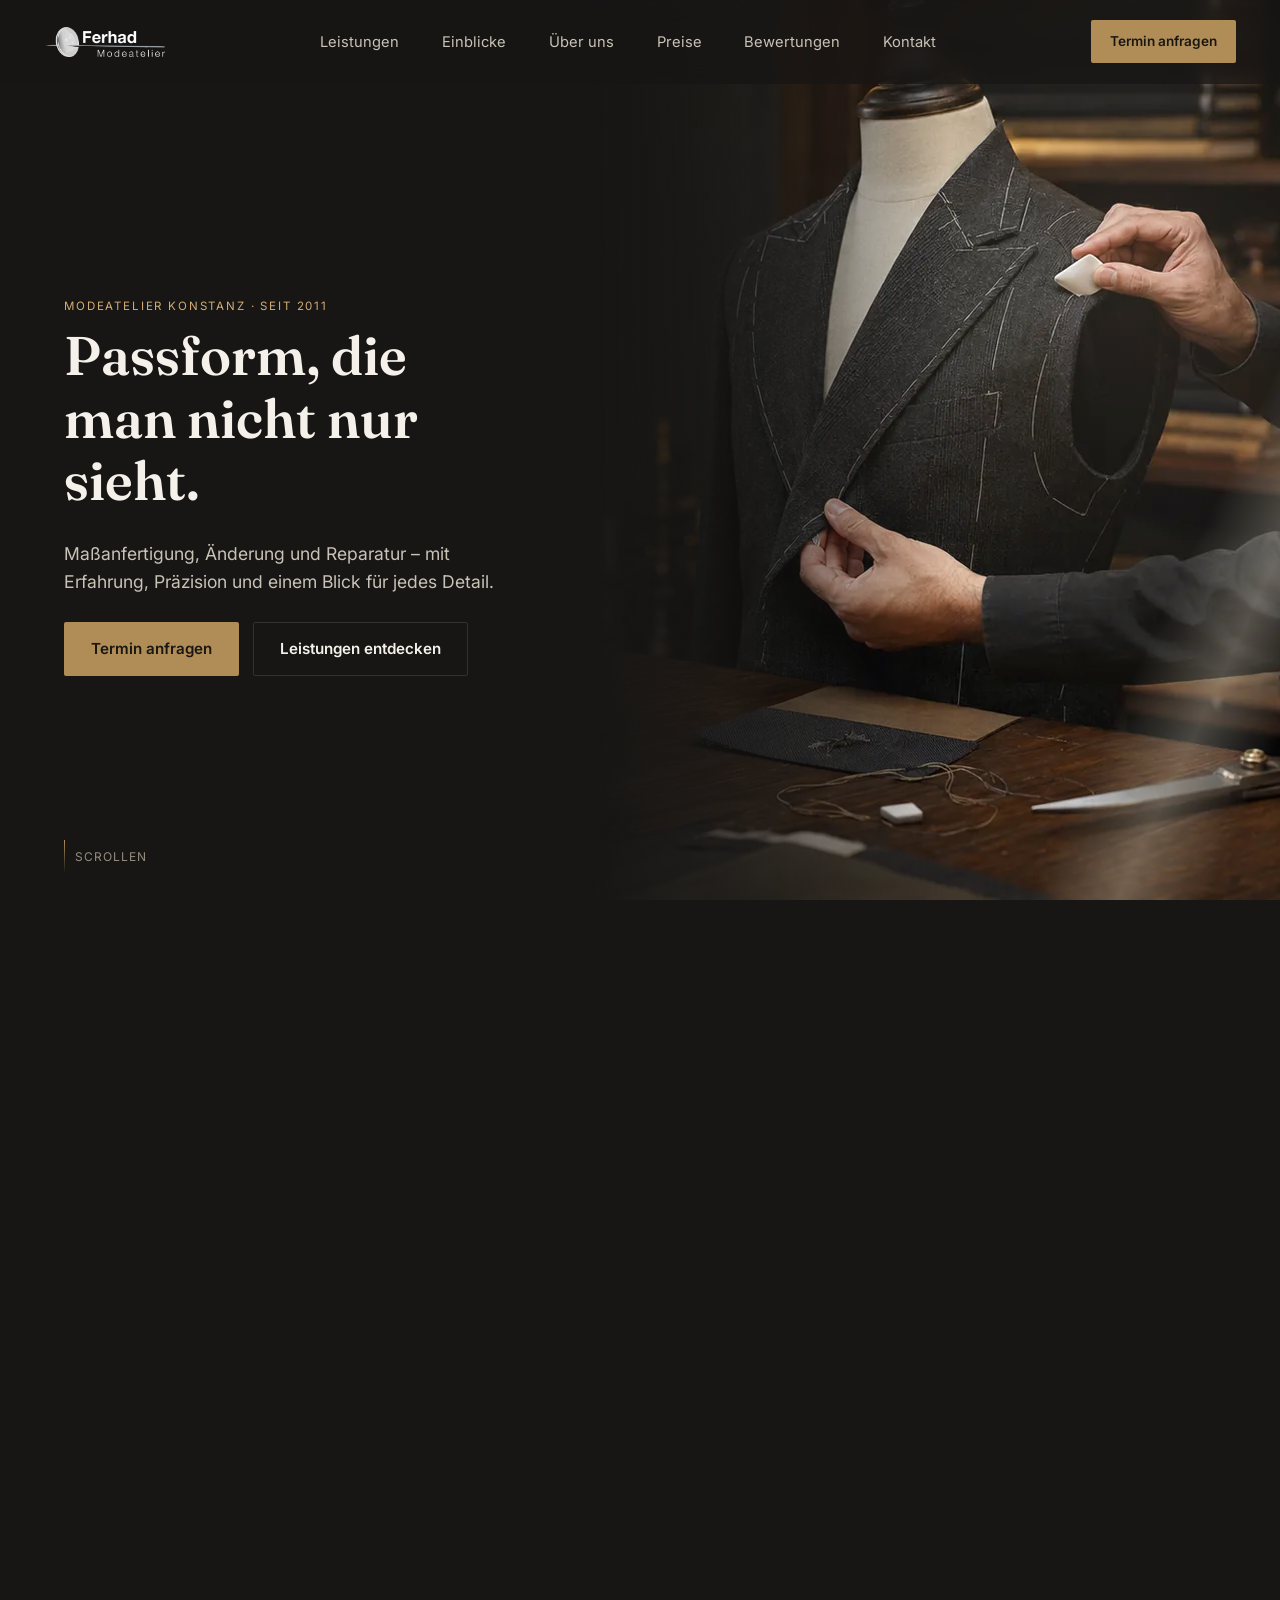
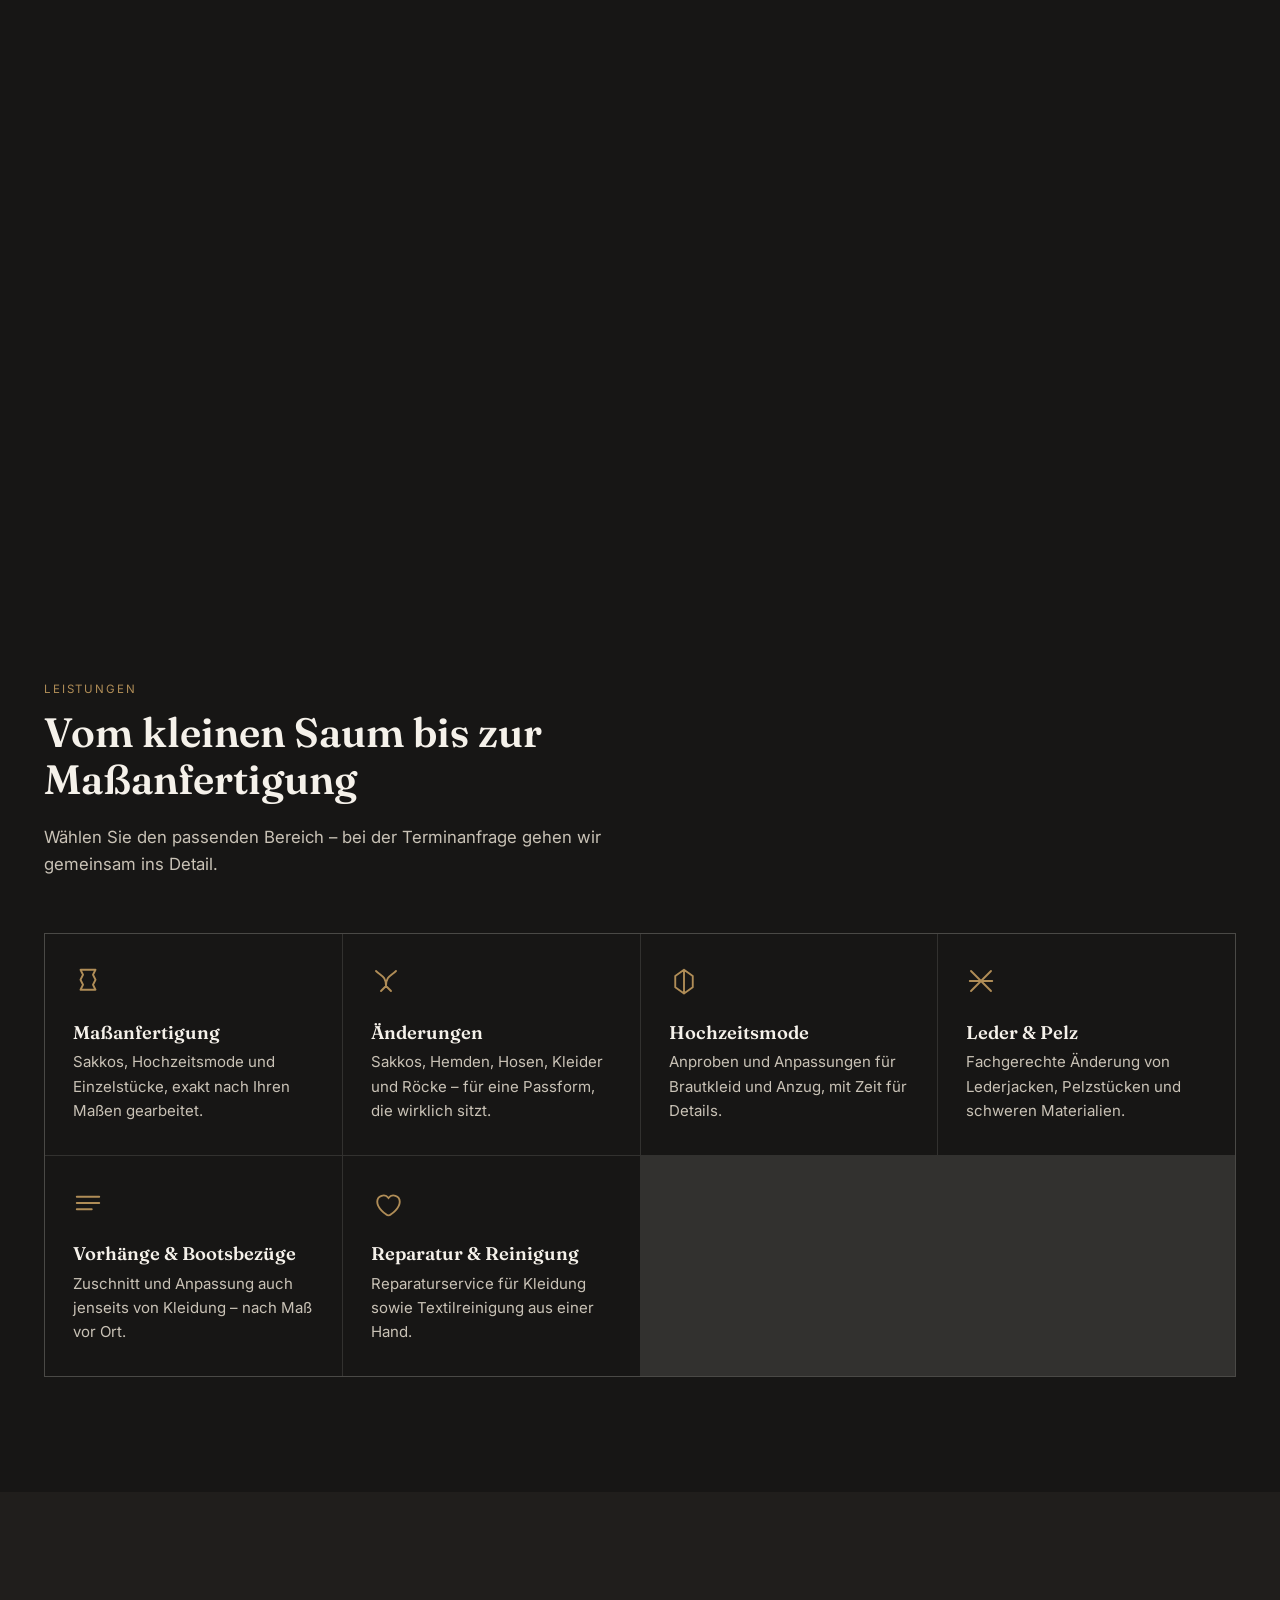
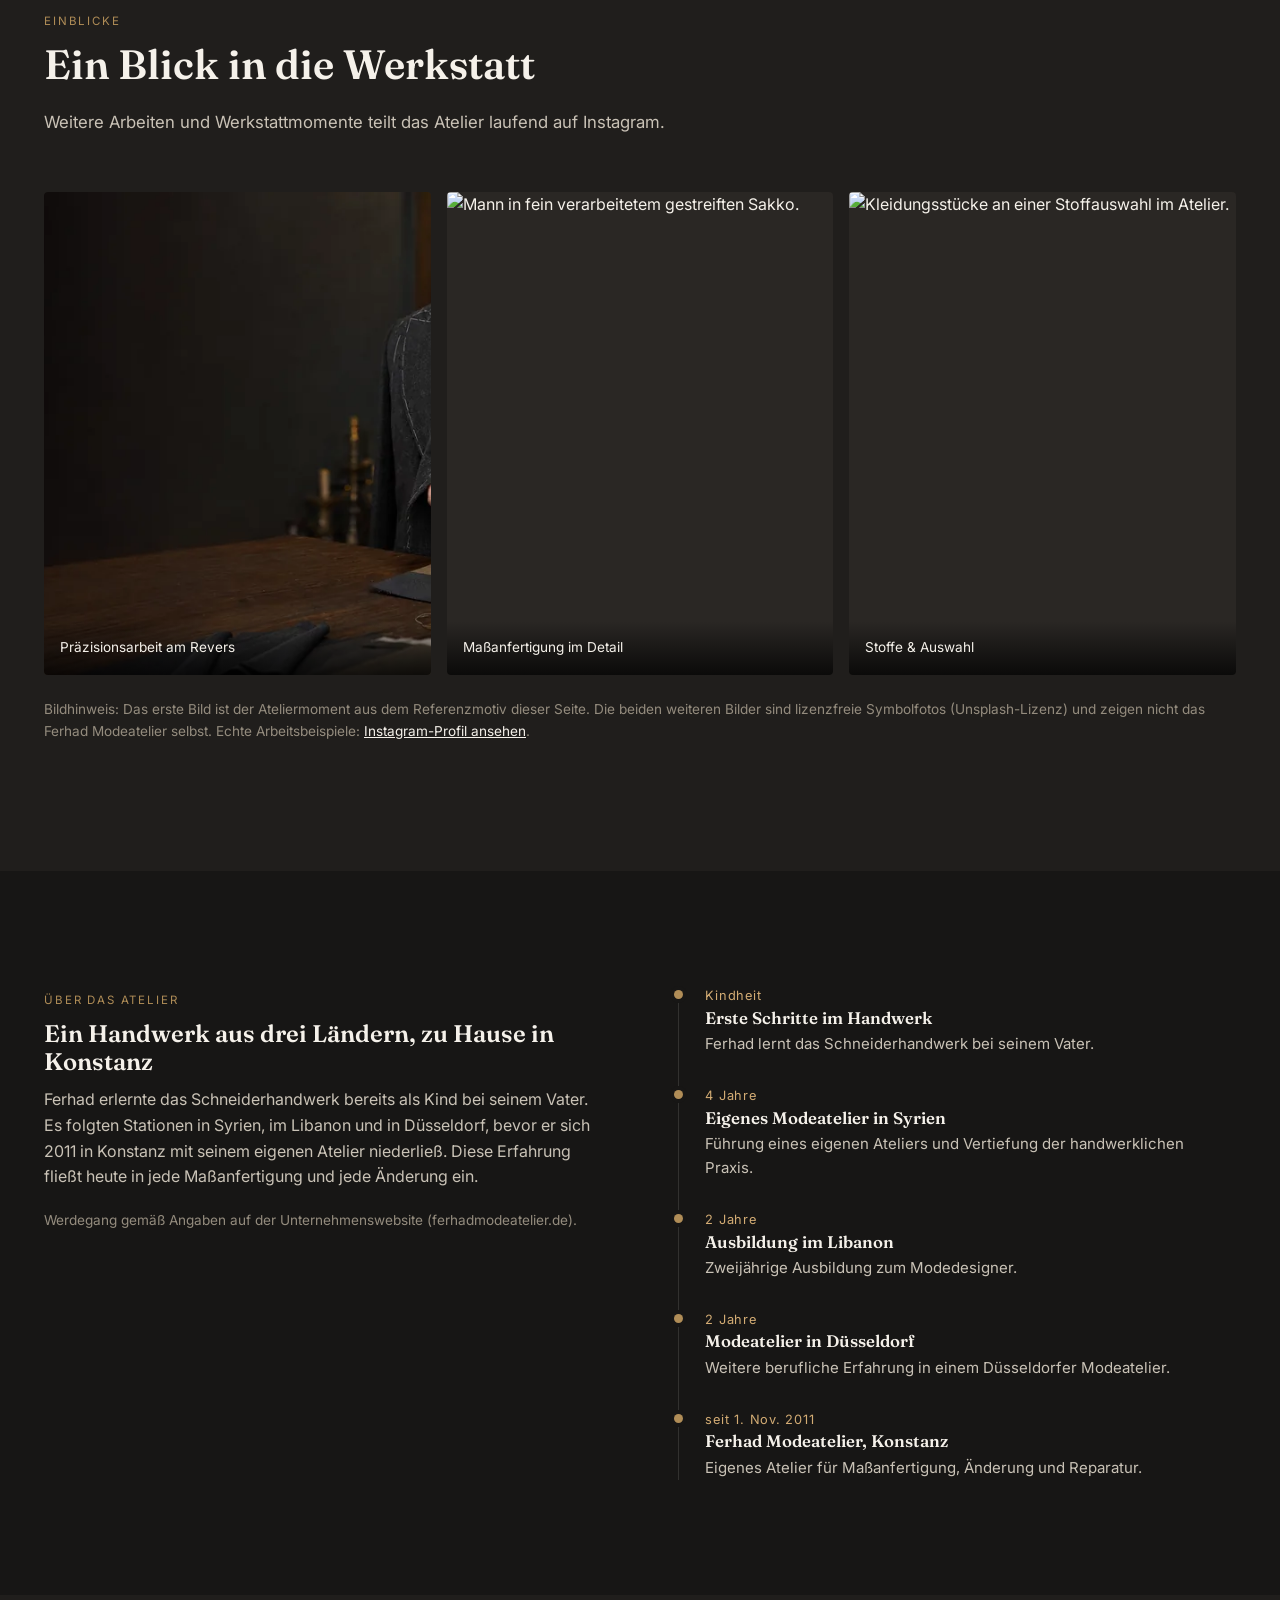
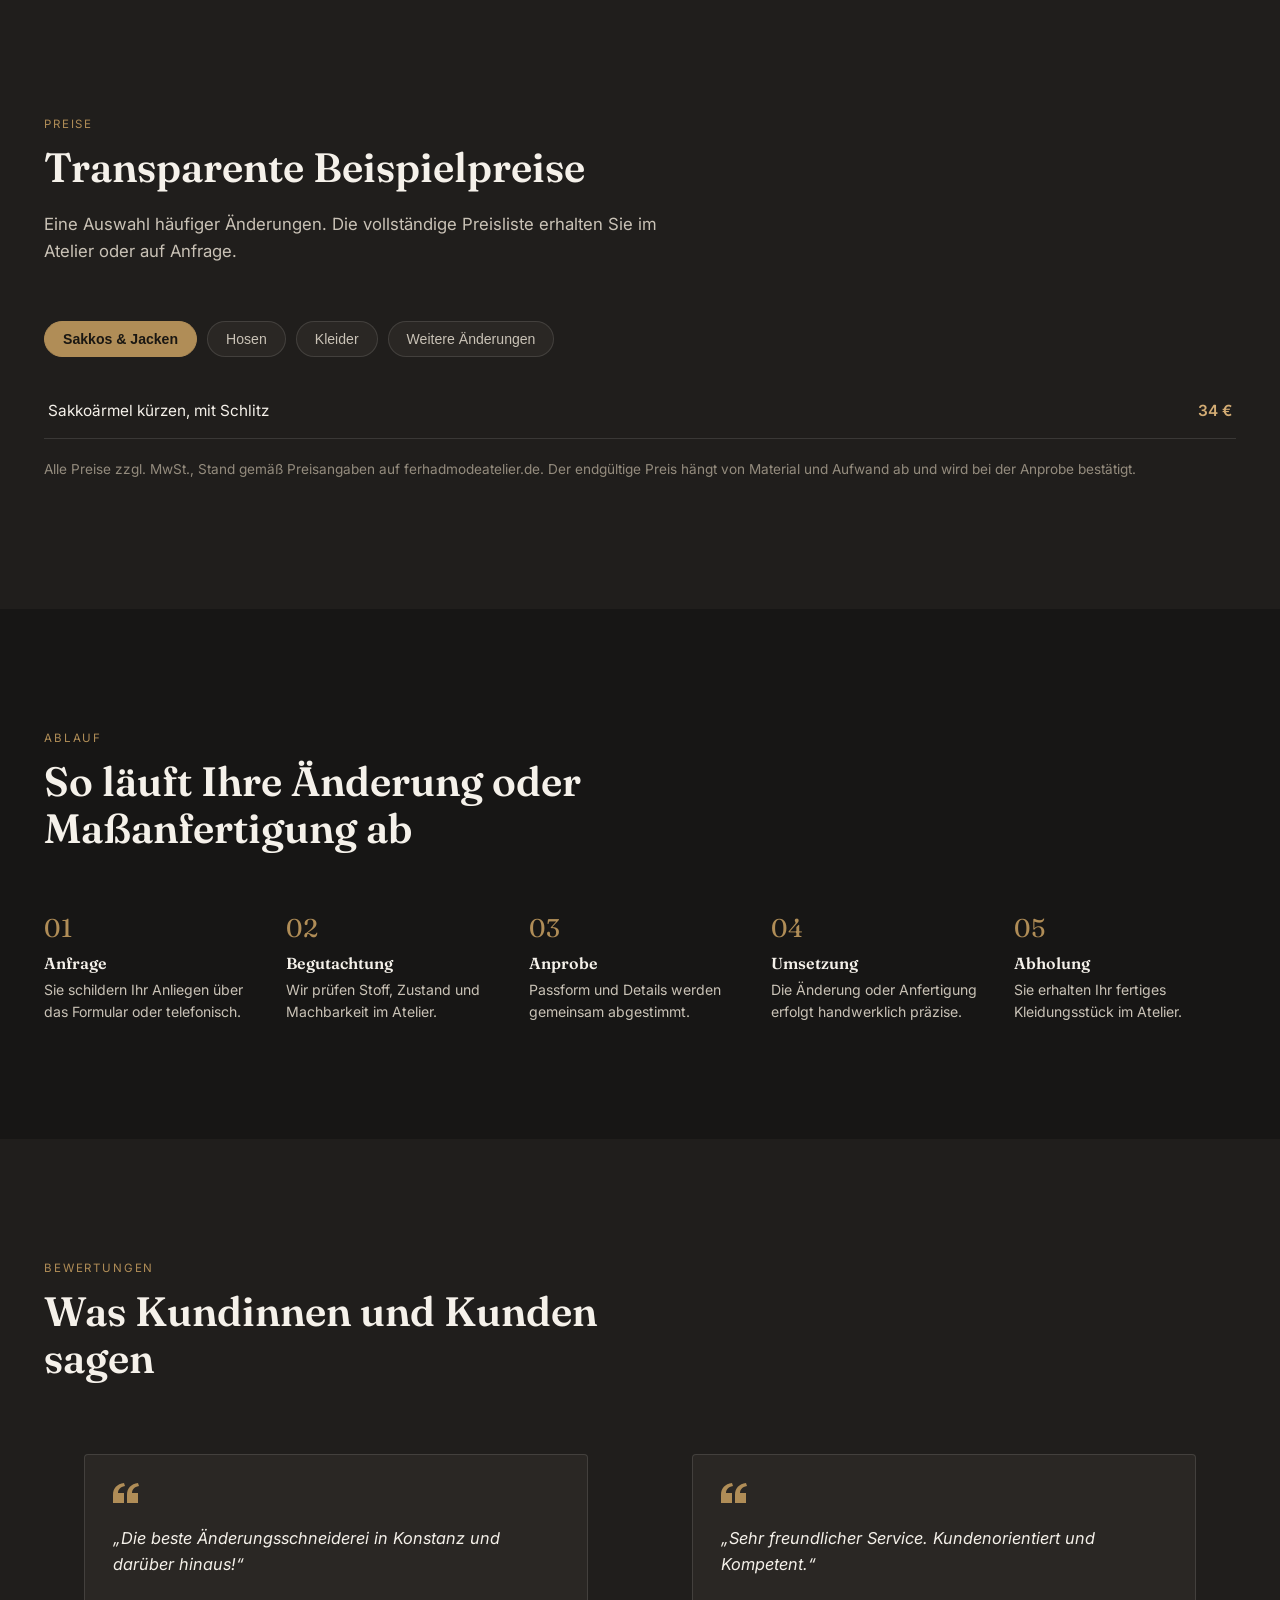
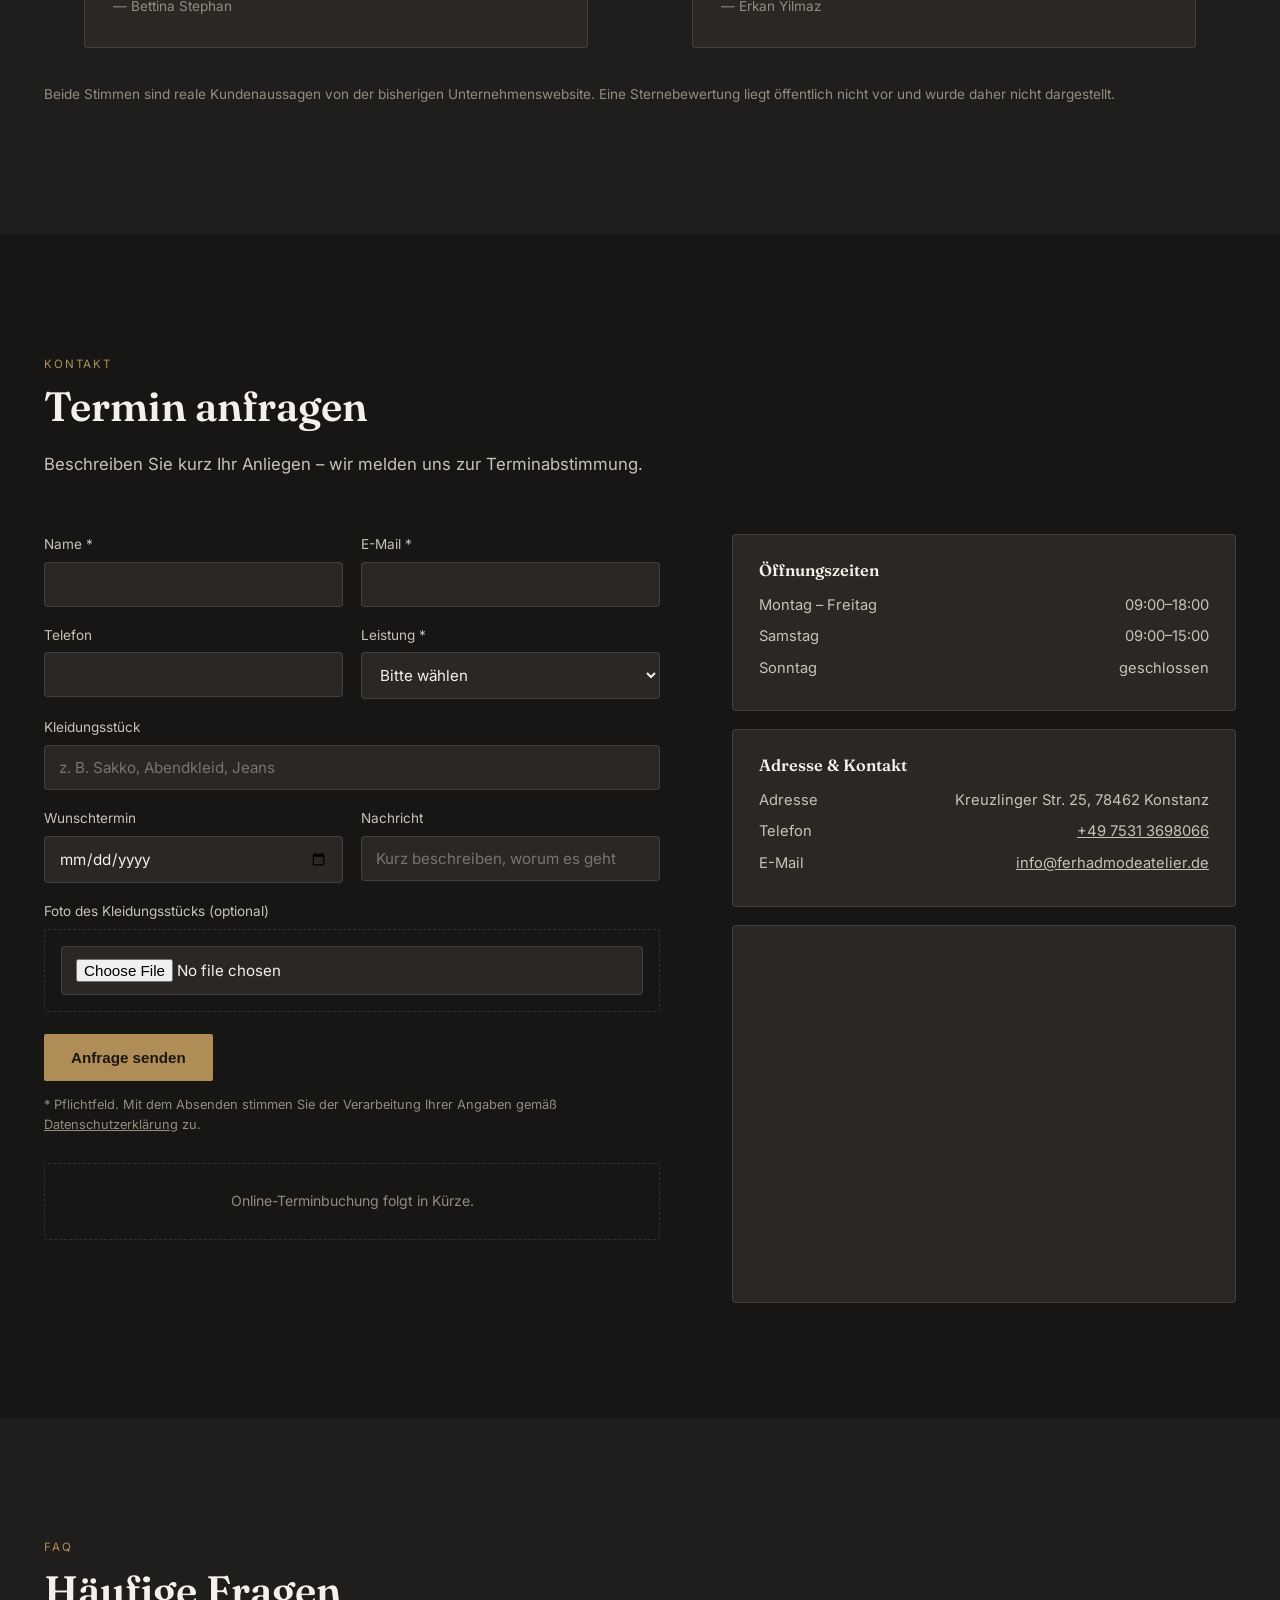
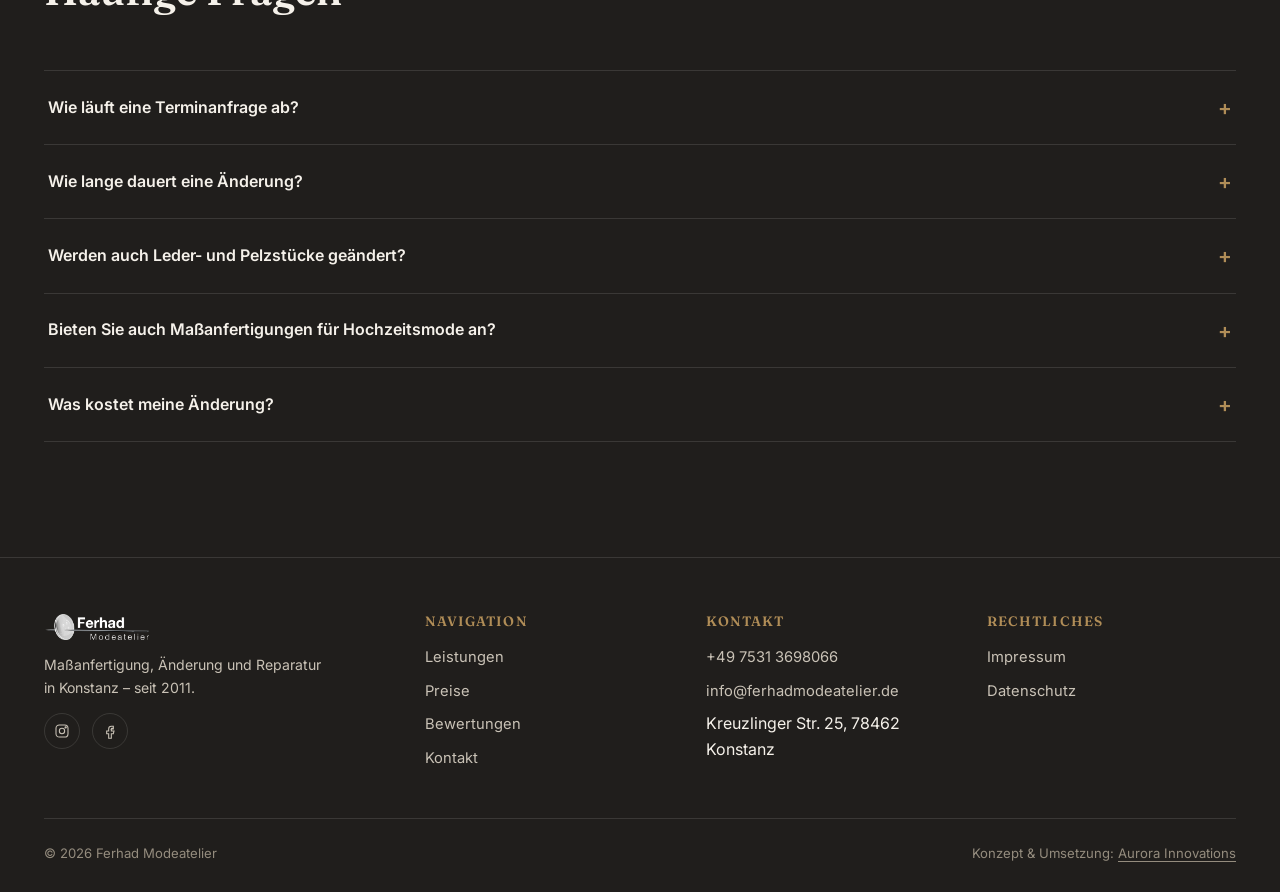
==== index.html @ fa3f69a7 "Initial commit: Ferhad Modeatelier Website Statische Landingpage mit interaktiver Hero-Section (Scro" ====
<!DOCTYPE html>
<html lang="de">
<head>
<meta charset="UTF-8">
<meta name="viewport" content="width=device-width, initial-scale=1">
<title>Ferhad Modeatelier Konstanz — Maßanfertigung, Änderungen &amp; Hochzeitsmode</title>
<meta name="description" content="Maßanfertigung, Änderungsschneiderei und Hochzeitsmode in Konstanz. Seit 2011 präzise Passform mit Erfahrung aus drei Ländern – Termin für Ihre Änderung oder Maßanfertigung anfragen.">
<link rel="canonical" href="https://ferhadmodeatelier.aurora-innovations.de/">
<meta name="theme-color" content="#171615">

<meta property="og:type" content="website">
<meta property="og:site_name" content="Ferhad Modeatelier">
<meta property="og:title" content="Ferhad Modeatelier Konstanz — Passform, die man nicht nur sieht">
<meta property="og:description" content="Maßanfertigung, Änderungen und Reparatur – mit Erfahrung, Präzision und einem Blick für jedes Detail.">
<meta property="og:url" content="https://ferhadmodeatelier.aurora-innovations.de/">
<meta property="og:image" content="https://ferhadmodeatelier.aurora-innovations.de/assets/img/hero-referenz-ferhad-modeatelier-konstanz-1600.jpg">
<meta name="twitter:card" content="summary_large_image">

<link rel="icon" href="/assets/img/favicon-32.png" sizes="32x32" type="image/png">
<link rel="icon" href="/assets/img/favicon-512.png" sizes="512x512" type="image/png">
<link rel="apple-touch-icon" href="/assets/img/apple-touch-icon.png">

<link rel="preconnect" href="https://fonts.googleapis.com">
<link rel="preconnect" href="https://fonts.gstatic.com" crossorigin>
<link href="https://fonts.googleapis.com/css2?family=Fraunces:opsz,wght@9..144,500;9..144,600;9..144,700&family=Inter:wght@400;500;600;700&display=swap" rel="stylesheet">

<link rel="preload" as="image" href="/assets/img/hero-referenz-ferhad-modeatelier-konstanz-1600.webp">
<link rel="stylesheet" href="/assets/css/style.css">

<script type="application/ld+json">
{
  "@context": "https://schema.org",
  "@type": "ClothingStore",
  "name": "Ferhad Modeatelier",
  "alternateName": "Ferhadmodeatelier GbR",
  "image": "https://ferhadmodeatelier.aurora-innovations.de/assets/img/hero-referenz-ferhad-modeatelier-konstanz-1600.jpg",
  "url": "https://ferhadmodeatelier.aurora-innovations.de/",
  "telephone": "+49 7531 3698066",
  "email": "info@ferhadmodeatelier.de",
  "address": {
    "@type": "PostalAddress",
    "streetAddress": "Kreuzlinger Straße 25",
    "postalCode": "78462",
    "addressLocality": "Konstanz",
    "addressCountry": "DE"
  },
  "openingHoursSpecification": [
    { "@type": "OpeningHoursSpecification", "dayOfWeek": ["Monday","Tuesday","Wednesday","Thursday","Friday"], "opens": "09:00", "closes": "18:00" },
    { "@type": "OpeningHoursSpecification", "dayOfWeek": "Saturday", "opens": "09:00", "closes": "15:00" }
  ],
  "sameAs": [
    "https://www.instagram.com/ferhadmodeatelier/",
    "https://www.facebook.com/ferhad.modeatelier/"
  ]
}
</script>
</head>
<body>
<a class="skip-link" href="#main">Zum Inhalt springen</a>

<header class="site-header">
  <div class="container">
    <a class="brand" href="/" aria-label="Ferhad Modeatelier — Startseite">
      <picture>
        <source srcset="/assets/img/logo-light.webp" type="image/webp">
        <img src="/assets/img/logo-light.png" alt="Ferhad Modeatelier" width="748" height="185" loading="eager">
      </picture>
    </a>

    <nav class="main-nav" id="main-nav" aria-label="Hauptnavigation">
      <ul>
        <li><a href="#leistungen">Leistungen</a></li>
        <li><a href="#einblicke">Einblicke</a></li>
        <li><a href="#ueber-ferhad">Über uns</a></li>
        <li><a href="#preise">Preise</a></li>
        <li><a href="#bewertungen">Bewertungen</a></li>
        <li><a href="#kontakt">Kontakt</a></li>
      </ul>
    </nav>

    <div class="header-cta">
      <a class="btn btn-primary btn-sm" href="#anfrage">Termin anfragen</a>
      <button class="nav-toggle" type="button" aria-expanded="false" aria-controls="main-nav" aria-label="Menü öffnen">
        <svg width="20" height="20" viewBox="0 0 24 24" fill="none" stroke="currentColor" stroke-width="2" aria-hidden="true"><path d="M3 6h18M3 12h18M3 18h18" stroke-linecap="round"/></svg>
      </button>
    </div>
  </div>
</header>

<main id="main">

  <!-- ===================== HERO ===================== -->
  <section class="hero-pin" aria-label="Einleitung">
    <div class="hero-sticky">
      <div class="hero-copy">
        <span class="eyebrow">Modeatelier Konstanz · seit 2011</span>
        <h1>Passform, die man nicht nur sieht.</h1>
        <p class="lede">Maßanfertigung, Änderung und Reparatur – mit Erfahrung, Präzision und einem Blick für jedes Detail.</p>
        <div class="hero-actions">
          <a class="btn btn-primary" href="#anfrage">Termin anfragen</a>
          <a class="btn btn-ghost" href="#leistungen">Leistungen entdecken</a>
        </div>
      </div>

      <div class="hero-visual-stage">
        <div class="hero-visual-3d">
          <picture>
            <source media="(max-width: 640px)" srcset="/assets/img/hero-referenz-ferhad-modeatelier-konstanz-960.webp" type="image/webp">
            <source srcset="/assets/img/hero-referenz-ferhad-modeatelier-konstanz-1600.webp" type="image/webp">
            <img
              src="/assets/img/hero-referenz-ferhad-modeatelier-konstanz-1600.jpg"
              alt="Schneider markiert mit weißer Kreide die Reverslinie eines anthrazitfarbenen Maßsakkos auf einer Schneiderpuppe, Schere und Stoffe auf einem Werktisch aus Walnussholz."
              width="1600" height="900" loading="eager" fetchpriority="high">
          </picture>
          <svg class="hero-chalkline" viewBox="0 0 1000 562" preserveAspectRatio="xMidYMid slice" aria-hidden="true" focusable="false">
            <path d="M 616 108 C 590 190, 545 260, 520 330 C 500 385, 545 430, 560 470" />
          </svg>
          <div class="hero-sheen" aria-hidden="true"></div>
          <div class="hero-visual-vignette" aria-hidden="true"></div>
        </div>
        <div class="hero-visual-scrim" aria-hidden="true"></div>
      </div>

      <div class="hero-scrollcue" aria-hidden="true">
        <span class="stem"></span>
        <span>Scrollen</span>
      </div>
    </div>
  </section>

  <!-- ===================== LEISTUNGEN ===================== -->
  <section class="section" id="leistungen">
    <div class="container">
      <div class="section-head">
        <span class="eyebrow">Leistungen</span>
        <h2>Vom kleinen Saum bis zur Maßanfertigung</h2>
        <p>Wählen Sie den passenden Bereich – bei der Terminanfrage gehen wir gemeinsam ins Detail.</p>
      </div>
      <div class="services-grid">

        <article class="service-card">
          <div class="icon" aria-hidden="true">
            <svg width="30" height="30" viewBox="0 0 24 24" fill="none" stroke="currentColor" stroke-width="1.5"><path d="M6 3h12l-2 4 2 4-2 4 2 4H6l2-4-2-4 2-4-2-4Z" stroke-linejoin="round"/></svg>
          </div>
          <h3>Maßanfertigung</h3>
          <p>Sakkos, Hochzeitsmode und Einzelstücke, exakt nach Ihren Maßen gearbeitet.</p>
        </article>

        <article class="service-card">
          <div class="icon" aria-hidden="true">
            <svg width="30" height="30" viewBox="0 0 24 24" fill="none" stroke="currentColor" stroke-width="1.5"><path d="M4 4c4 4 8 4 8 12 0-8 4-8 8-12M8 20l4-4 4 4" stroke-linecap="round" stroke-linejoin="round"/></svg>
          </div>
          <h3>Änderungen</h3>
          <p>Sakkos, Hemden, Hosen, Kleider und Röcke – für eine Passform, die wirklich sitzt.</p>
        </article>

        <article class="service-card">
          <div class="icon" aria-hidden="true">
            <svg width="30" height="30" viewBox="0 0 24 24" fill="none" stroke="currentColor" stroke-width="1.5"><path d="M12 3v18M5 8l7-5 7 5M5 8v9l7 5 7-5V8" stroke-linecap="round" stroke-linejoin="round"/></svg>
          </div>
          <h3>Hochzeitsmode</h3>
          <p>Anproben und Anpassungen für Brautkleid und Anzug, mit Zeit für Details.</p>
        </article>

        <article class="service-card">
          <div class="icon" aria-hidden="true">
            <svg width="30" height="30" viewBox="0 0 24 24" fill="none" stroke="currentColor" stroke-width="1.5"><path d="M4 4l16 16M20 4 4 20M3 12h18" stroke-linecap="round"/></svg>
          </div>
          <h3>Leder &amp; Pelz</h3>
          <p>Fachgerechte Änderung von Lederjacken, Pelzstücken und schweren Materialien.</p>
        </article>

        <article class="service-card">
          <div class="icon" aria-hidden="true">
            <svg width="30" height="30" viewBox="0 0 24 24" fill="none" stroke="currentColor" stroke-width="1.5"><path d="M3 7h18M3 12h18M3 17h12" stroke-linecap="round"/></svg>
          </div>
          <h3>Vorhänge &amp; Bootsbezüge</h3>
          <p>Zuschnitt und Anpassung auch jenseits von Kleidung – nach Maß vor Ort.</p>
        </article>

        <article class="service-card">
          <div class="icon" aria-hidden="true">
            <svg width="30" height="30" viewBox="0 0 24 24" fill="none" stroke="currentColor" stroke-width="1.5"><path d="M12 21s-7-4.5-7-10a5 5 0 0 1 9-3 5 5 0 0 1 9 3c0 5.5-7 10-7 10a3 3 0 0 1-4 0Z"/></svg>
          </div>
          <h3>Reparatur &amp; Reinigung</h3>
          <p>Reparaturservice für Kleidung sowie Textilreinigung aus einer Hand.</p>
        </article>

      </div>
    </div>
  </section>

  <!-- ===================== EINBLICKE ===================== -->
  <section class="section section--alt" id="einblicke">
    <div class="container">
      <div class="section-head">
        <span class="eyebrow">Einblicke</span>
        <h2>Ein Blick in die Werkstatt</h2>
        <p>Weitere Arbeiten und Werkstattmomente teilt das Atelier laufend auf Instagram.</p>
      </div>
      <div class="insights-grid">
        <div class="insight-card">
          <picture>
            <source srcset="/assets/img/hero-referenz-ferhad-modeatelier-konstanz-960.webp" type="image/webp">
            <img src="/assets/img/hero-referenz-ferhad-modeatelier-konstanz-960.jpg" alt="Nahaufnahme: Kreidemarkierung auf dem Revers eines Maßsakkos während der Anprobe." loading="lazy" width="960" height="540" style="object-position:15% 35%;">
          </picture>
          <span class="cap">Präzisionsarbeit am Revers</span>
        </div>
        <div class="insight-card">
          <img src="https://images.unsplash.com/photo-1480429370139-e0132c086e2a?w=900&q=80&auto=format&fit=crop" alt="Mann in fein verarbeitetem gestreiften Sakko." loading="lazy" width="900" height="1125">
          <span class="cap">Maßanfertigung im Detail</span>
        </div>
        <div class="insight-card">
          <img src="https://images.unsplash.com/photo-1633655442432-620aa55d7ac1?w=900&q=80&auto=format&fit=crop" alt="Kleidungsstücke an einer Stoffauswahl im Atelier." loading="lazy" width="900" height="1125">
          <span class="cap">Stoffe &amp; Auswahl</span>
        </div>
      </div>
      <p class="price-note" style="margin-top:24px;">
        Bildhinweis: Das erste Bild ist der Ateliermoment aus dem Referenzmotiv dieser Seite. Die beiden weiteren Bilder sind lizenzfreie Symbolfotos (Unsplash-Lizenz) und zeigen nicht das Ferhad Modeatelier selbst.
        Echte Arbeitsbeispiele: <a class="btn-ghost" style="text-decoration:underline;" href="https://www.instagram.com/ferhadmodeatelier/" target="_blank" rel="noopener">Instagram-Profil ansehen</a>.
      </p>
    </div>
  </section>

  <!-- ===================== ÜBER FERHAD ===================== -->
  <section class="section" id="ueber-ferhad">
    <div class="container about-layout">
      <div>
        <span class="eyebrow">Über das Atelier</span>
        <h2>Ein Handwerk aus drei Ländern, zu Hause in Konstanz</h2>
        <p>Ferhad erlernte das Schneiderhandwerk bereits als Kind bei seinem Vater. Es folgten Stationen in Syrien, im Libanon und in Düsseldorf, bevor er sich 2011 in Konstanz mit seinem eigenen Atelier niederließ. Diese Erfahrung fließt heute in jede Maßanfertigung und jede Änderung ein.</p>
        <p class="price-note">Werdegang gemäß Angaben auf der Unternehmenswebsite (ferhadmodeatelier.de).</p>
      </div>
      <ol class="timeline">
        <li><span class="year">Kindheit</span><h4>Erste Schritte im Handwerk</h4><p>Ferhad lernt das Schneiderhandwerk bei seinem Vater.</p></li>
        <li><span class="year">4 Jahre</span><h4>Eigenes Modeatelier in Syrien</h4><p>Führung eines eigenen Ateliers und Vertiefung der handwerklichen Praxis.</p></li>
        <li><span class="year">2 Jahre</span><h4>Ausbildung im Libanon</h4><p>Zweijährige Ausbildung zum Modedesigner.</p></li>
        <li><span class="year">2 Jahre</span><h4>Modeatelier in Düsseldorf</h4><p>Weitere berufliche Erfahrung in einem Düsseldorfer Modeatelier.</p></li>
        <li><span class="year">seit 1. Nov. 2011</span><h4>Ferhad Modeatelier, Konstanz</h4><p>Eigenes Atelier für Maßanfertigung, Änderung und Reparatur.</p></li>
      </ol>
    </div>
  </section>

  <!-- ===================== PREISE ===================== -->
  <section class="section section--alt" id="preise">
    <div class="container">
      <div class="section-head">
        <span class="eyebrow">Preise</span>
        <h2>Transparente Beispielpreise</h2>
        <p>Eine Auswahl häufiger Änderungen. Die vollständige Preisliste erhalten Sie im Atelier oder auf Anfrage.</p>
      </div>

      <div class="price-tabs" role="tablist" aria-label="Preiskategorien">
        <button class="price-tab" role="tab" aria-selected="true" aria-controls="panel-sakkos" id="tab-sakkos">Sakkos &amp; Jacken</button>
        <button class="price-tab" role="tab" aria-selected="false" aria-controls="panel-hosen" id="tab-hosen">Hosen</button>
        <button class="price-tab" role="tab" aria-selected="false" aria-controls="panel-kleider" id="tab-kleider">Kleider</button>
        <button class="price-tab" role="tab" aria-selected="false" aria-controls="panel-weitere" id="tab-weitere">Weitere Änderungen</button>
      </div>

      <div class="price-panel is-active" id="panel-sakkos" role="tabpanel" aria-labelledby="tab-sakkos">
        <table class="price-table">
          <tbody>
            <tr><td>Sakkoärmel kürzen, mit Schlitz</td><td>34 €</td></tr>
          </tbody>
        </table>
      </div>
      <div class="price-panel" id="panel-hosen" role="tabpanel" aria-labelledby="tab-hosen">
        <table class="price-table">
          <tbody>
            <tr><td>Jeanshose kürzen</td><td>14–18 €</td></tr>
          </tbody>
        </table>
      </div>
      <div class="price-panel" id="panel-kleider" role="tabpanel" aria-labelledby="tab-kleider">
        <table class="price-table">
          <tbody>
            <tr><td>Abendkleid kürzen</td><td>48–68 €</td></tr>
          </tbody>
        </table>
      </div>
      <div class="price-panel" id="panel-weitere" role="tabpanel" aria-labelledby="tab-weitere">
        <table class="price-table">
          <tbody>
            <tr><td>Ärmel kürzen (allgemein)</td><td>16–36 €</td></tr>
          </tbody>
        </table>
      </div>

      <p class="price-note">Alle Preise zzgl. MwSt., Stand gemäß Preisangaben auf ferhadmodeatelier.de. Der endgültige Preis hängt von Material und Aufwand ab und wird bei der Anprobe bestätigt.</p>
    </div>
  </section>

  <!-- ===================== ABLAUF ===================== -->
  <section class="section" id="ablauf">
    <div class="container">
      <div class="section-head">
        <span class="eyebrow">Ablauf</span>
        <h2>So läuft Ihre Änderung oder Maßanfertigung ab</h2>
      </div>
      <div class="process-grid">
        <div class="process-step"><h4>Anfrage</h4><p>Sie schildern Ihr Anliegen über das Formular oder telefonisch.</p></div>
        <div class="process-step"><h4>Begutachtung</h4><p>Wir prüfen Stoff, Zustand und Machbarkeit im Atelier.</p></div>
        <div class="process-step"><h4>Anprobe</h4><p>Passform und Details werden gemeinsam abgestimmt.</p></div>
        <div class="process-step"><h4>Umsetzung</h4><p>Die Änderung oder Anfertigung erfolgt handwerklich präzise.</p></div>
        <div class="process-step"><h4>Abholung</h4><p>Sie erhalten Ihr fertiges Kleidungsstück im Atelier.</p></div>
      </div>
    </div>
  </section>

  <!-- ===================== BEWERTUNGEN ===================== -->
  <section class="section section--alt" id="bewertungen">
    <div class="container">
      <div class="section-head">
        <span class="eyebrow">Bewertungen</span>
        <h2>Was Kundinnen und Kunden sagen</h2>
      </div>
      <div class="reviews-grid">
        <blockquote class="review-card">
          <svg width="26" height="20" viewBox="0 0 26 20" fill="currentColor" aria-hidden="true"><path d="M0 12C0 5 4 1 11 0l1 3C7 4 5 7 5 10h6v10H0V12Zm14 0C14 5 18 1 25 0l1 3c-5 1-7 4-7 7h6v10H14V12Z"/></svg>
          <p>„Die beste Änderungsschneiderei in Konstanz und darüber hinaus!“</p>
          <cite>— Bettina Stephan</cite>
        </blockquote>
        <blockquote class="review-card">
          <svg width="26" height="20" viewBox="0 0 26 20" fill="currentColor" aria-hidden="true"><path d="M0 12C0 5 4 1 11 0l1 3C7 4 5 7 5 10h6v10H0V12Zm14 0C14 5 18 1 25 0l1 3c-5 1-7 4-7 7h6v10H14V12Z"/></svg>
          <p>„Sehr freundlicher Service. Kundenorientiert und Kompetent.“</p>
          <cite>— Erkan Yilmaz</cite>
        </blockquote>
      </div>
      <p class="review-note">Beide Stimmen sind reale Kundenaussagen von der bisherigen Unternehmenswebsite. Eine Sternebewertung liegt öffentlich nicht vor und wurde daher nicht dargestellt.</p>
    </div>
  </section>

  <!-- ===================== KONTAKT / ANFRAGE / FAQ ===================== -->
  <section class="section" id="kontakt">
    <div class="container">
      <div class="section-head">
        <span class="eyebrow">Kontakt</span>
        <h2 id="anfrage">Termin anfragen</h2>
        <p>Beschreiben Sie kurz Ihr Anliegen – wir melden uns zur Terminabstimmung.</p>
      </div>

      <div class="contact-layout">
        <div>
          <form id="appointment-form" novalidate>
            <div class="form-grid">
              <div class="field"><label for="f-name">Name *</label><input id="f-name" name="name" type="text" autocomplete="name" required></div>
              <div class="field"><label for="f-email">E-Mail *</label><input id="f-email" name="email" type="email" autocomplete="email" required></div>
              <div class="field"><label for="f-phone">Telefon</label><input id="f-phone" name="phone" type="tel" autocomplete="tel"></div>
              <div class="field">
                <label for="f-service">Leistung *</label>
                <select id="f-service" name="service" required>
                  <option value="">Bitte wählen</option>
                  <option>Maßanfertigung</option>
                  <option>Änderung</option>
                  <option>Hochzeitsmode</option>
                  <option>Leder- / Pelzänderung</option>
                  <option>Reparatur / Reinigung</option>
                  <option>Sonstiges</option>
                </select>
              </div>
              <div class="field full"><label for="f-item">Kleidungsstück</label><input id="f-item" name="item" type="text" placeholder="z. B. Sakko, Abendkleid, Jeans"></div>
              <div class="field"><label for="f-date">Wunschtermin</label><input id="f-date" name="date" type="date"></div>
              <div class="field"><label for="f-message">Nachricht</label><input id="f-message" name="message" type="text" placeholder="Kurz beschreiben, worum es geht"></div>
              <div class="field full">
                <label for="f-file">Foto des Kleidungsstücks (optional)</label>
                <div class="file-field"><input id="f-file" name="file" type="file" accept="image/*"></div>
              </div>
            </div>
            <button class="btn btn-primary" type="submit" style="margin-top:22px;">Anfrage senden</button>
            <p class="form-note">* Pflichtfeld. Mit dem Absenden stimmen Sie der Verarbeitung Ihrer Angaben gemäß <a href="/datenschutz.html">Datenschutzerklärung</a> zu.</p>
            <p class="form-status" id="form-status" role="status" aria-live="polite"></p>
          </form>

          <div class="calendly-box" style="margin-top:28px;">
            Online-Terminbuchung folgt in Kürze.
            <!-- Platzhalter für Calendly-Einbindung, z. B.:
                 <div class="calendly-inline-widget" data-url="https://calendly.com/ferhadmodeatelier/termin" style="min-width:320px;height:630px;"></div>
                 <script src="https://assets.calendly.com/assets/external/widget.js" async></script> -->
          </div>
        </div>

        <div>
          <div class="info-card">
            <h3>Öffnungszeiten</h3>
            <ul>
              <li><span>Montag – Freitag</span><span>09:00–18:00</span></li>
              <li><span>Samstag</span><span>09:00–15:00</span></li>
              <li><span>Sonntag</span><span>geschlossen</span></li>
            </ul>
          </div>
          <div class="info-card">
            <h3>Adresse &amp; Kontakt</h3>
            <ul>
              <li><span>Adresse</span><span>Kreuzlinger Str. 25, 78462 Konstanz</span></li>
              <li><span>Telefon</span><span><a href="tel:+4975313698066">+49 7531 3698066</a></span></li>
              <li><span>E-Mail</span><span><a href="mailto:info@ferhadmodeatelier.de">info@ferhadmodeatelier.de</a></span></li>
            </ul>
          </div>
          <div class="map-embed">
            <iframe
              title="Ferhad Modeatelier auf Google Maps"
              loading="lazy"
              referrerpolicy="no-referrer-when-downgrade"
              src="https://www.google.com/maps?q=Ferhad+Modeatelier,+Kreuzlinger+Stra%C3%9Fe+25,+78462+Konstanz&output=embed">
            </iframe>
          </div>
          <!-- Optionaler Ausbau mit eigenem Kartendesign via Maps JavaScript API:
               <script src="https://maps.googleapis.com/maps/api/js?key=GOOGLE_MAPS_API_KEY_PLATZHALTER" defer></script>
               API-Key bitte vom Auftraggeber bereitstellen lassen; aktuell nicht öffentlich verfügbar. -->
        </div>
      </div>
    </div>
  </section>

  <!-- ===================== FAQ ===================== -->
  <section class="section section--alt" id="faq">
    <div class="container">
      <div class="section-head">
        <span class="eyebrow">FAQ</span>
        <h2>Häufige Fragen</h2>
      </div>
      <div class="faq-list">
        <details class="faq-item">
          <summary>Wie läuft eine Terminanfrage ab?<span class="plus" aria-hidden="true">+</span></summary>
          <div class="faq-a"><p>Sie senden das Formular oben ab oder rufen im Atelier an. Wir melden uns, um einen passenden Anprobe- oder Beratungstermin abzustimmen.</p></div>
        </details>
        <details class="faq-item">
          <summary>Wie lange dauert eine Änderung?<span class="plus" aria-hidden="true">+</span></summary>
          <div class="faq-a"><p>Das hängt vom Umfang und Material ab. Einen realistischen Zeitrahmen nennen wir Ihnen bei der Begutachtung des Kleidungsstücks.</p></div>
        </details>
        <details class="faq-item">
          <summary>Werden auch Leder- und Pelzstücke geändert?<span class="plus" aria-hidden="true">+</span></summary>
          <div class="faq-a"><p>Ja, das Atelier bietet fachgerechte Änderungen an Leder- und Pelzstücken sowie an weiteren anspruchsvollen Materialien an.</p></div>
        </details>
        <details class="faq-item">
          <summary>Bieten Sie auch Maßanfertigungen für Hochzeitsmode an?<span class="plus" aria-hidden="true">+</span></summary>
          <div class="faq-a"><p>Ja. Sowohl Maßanfertigungen als auch Anpassungen von Brautkleid und Anzug gehören zum Leistungsspektrum.</p></div>
        </details>
        <details class="faq-item">
          <summary>Was kostet meine Änderung?<span class="plus" aria-hidden="true">+</span></summary>
          <div class="faq-a"><p>Eine Auswahl an Beispielpreisen finden Sie oben im Preisbereich. Der genaue Preis richtet sich nach Material und Aufwand und wird bei der Anprobe bestätigt.</p></div>
        </details>
      </div>
    </div>
  </section>

</main>

<footer class="site-footer">
  <div class="container">
    <div class="footer-grid">
      <div class="footer-brand">
        <img src="/assets/img/logo-light.png" alt="Ferhad Modeatelier" width="748" height="185" loading="lazy" style="height:26px;width:auto;">
        <p>Maßanfertigung, Änderung und Reparatur in Konstanz – seit 2011.</p>
        <div class="social-row">
          <a href="https://www.instagram.com/ferhadmodeatelier/" target="_blank" rel="noopener" aria-label="Instagram">
            <svg width="16" height="16" viewBox="0 0 24 24" fill="none" stroke="currentColor" stroke-width="1.6"><rect x="3" y="3" width="18" height="18" rx="5"/><circle cx="12" cy="12" r="4"/><circle cx="17.5" cy="6.5" r="1"/></svg>
          </a>
          <a href="https://www.facebook.com/ferhad.modeatelier/" target="_blank" rel="noopener" aria-label="Facebook">
            <svg width="16" height="16" viewBox="0 0 24 24" fill="none" stroke="currentColor" stroke-width="1.6"><path d="M14 9h3V5h-3a4 4 0 0 0-4 4v3H7v4h3v7h4v-7h3l1-4h-4V9a1 1 0 0 1 1-1Z"/></svg>
          </a>
        </div>
      </div>
      <div>
        <h4>Navigation</h4>
        <ul>
          <li><a href="#leistungen">Leistungen</a></li>
          <li><a href="#preise">Preise</a></li>
          <li><a href="#bewertungen">Bewertungen</a></li>
          <li><a href="#kontakt">Kontakt</a></li>
        </ul>
      </div>
      <div>
        <h4>Kontakt</h4>
        <ul>
          <li><a href="tel:+4975313698066">+49 7531 3698066</a></li>
          <li><a href="mailto:info@ferhadmodeatelier.de">info@ferhadmodeatelier.de</a></li>
          <li>Kreuzlinger Str. 25, 78462 Konstanz</li>
        </ul>
      </div>
      <div>
        <h4>Rechtliches</h4>
        <ul>
          <li><a href="/impressum.html">Impressum</a></li>
          <li><a href="/datenschutz.html">Datenschutz</a></li>
        </ul>
      </div>
    </div>
    <div class="footer-bottom">
      <span>© <span id="current-year">2026</span> Ferhad Modeatelier</span>
      <span>Konzept &amp; Umsetzung: <a href="https://aurora-innovations.de" target="_blank" rel="noopener">Aurora Innovations</a></span>
    </div>
  </div>
</footer>

<script src="/assets/js/main.js" defer></script>
<script src="/assets/js/hero.js" defer></script>
</body>
</html>
---- assets/css/style.css ----
/* ==========================================================================
   Ferhad Modeatelier — Design Tokens & Base
   ========================================================================== */
:root {
  --color-bg: #171615;
  --color-bg-alt: #201e1c;
  --color-surface: #2a2724;
  --color-surface-2: #322e2a;
  --color-text: #f5f1ea;
  --color-text-muted: #c9c2b6;
  --color-text-faint: #948c7e;
  --color-wood: #8a5a34;
  --color-wood-dim: #6b4527;
  --color-brass: #b08d57;
  --color-brass-bright: #d3ac74;
  --color-ok: #7a8c7a;
  --color-border: rgba(245, 241, 234, 0.12);

  --font-display: "Fraunces", "Iowan Old Style", "Georgia", serif;
  --font-sans: "Inter", "Segoe UI", system-ui, -apple-system, sans-serif;

  --container: 1240px;
  --radius: 4px;
  --header-h: 84px;

  --ease: cubic-bezier(0.22, 1, 0.36, 1);
}

@media (prefers-color-scheme: light) {
  /* Site is intentionally an editorial dark atelier look in both themes;
     only the surrounding chrome (scrollbars etc.) follows the OS scheme. */
}

* , *::before, *::after { box-sizing: border-box; }
html { scroll-behavior: smooth; }
@media (prefers-reduced-motion: reduce) {
  html { scroll-behavior: auto; }
  *, *::before, *::after {
    animation-duration: 0.001ms !important;
    animation-iteration-count: 1 !important;
    transition-duration: 0.001ms !important;
    scroll-behavior: auto !important;
  }
}

body {
  margin: 0;
  background: var(--color-bg);
  color: var(--color-text);
  font-family: var(--font-sans);
  font-size: 16px;
  line-height: 1.6;
  -webkit-font-smoothing: antialiased;
}

img { max-width: 100%; display: block; }
a { color: inherit; }
h1, h2, h3, h4 { font-family: var(--font-display); font-weight: 600; margin: 0 0 0.5em; line-height: 1.15; }
p { margin: 0 0 1em; color: var(--color-text-muted); }

.container {
  width: 100%;
  max-width: var(--container);
  margin-inline: auto;
  padding-inline: 24px;
}

.eyebrow {
  display: inline-block;
  font-family: var(--font-sans);
  font-size: 0.72rem;
  letter-spacing: 0.16em;
  text-transform: uppercase;
  color: var(--color-brass);
  margin-bottom: 0.9em;
}

.section { padding: clamp(64px, 9vw, 128px) 0; scroll-margin-top: var(--header-h); }
.section--alt { background: var(--color-bg-alt); }
.section-head { max-width: 640px; margin-bottom: clamp(32px, 5vw, 56px); }
.section-head h2 { font-size: clamp(1.8rem, 3.2vw, 2.6rem); }
.section-head p { font-size: 1.05rem; }

/* Skip link */
.skip-link {
  position: absolute;
  left: 12px;
  top: -60px;
  background: var(--color-brass);
  color: #171615;
  padding: 10px 16px;
  border-radius: var(--radius);
  z-index: 1000;
  transition: top 0.2s var(--ease);
  font-weight: 600;
}
.skip-link:focus { top: 12px; }

:focus-visible {
  outline: 2px solid var(--color-brass-bright);
  outline-offset: 3px;
}

/* Buttons */
.btn {
  --btn-fg: var(--color-bg);
  display: inline-flex;
  align-items: center;
  gap: 10px;
  padding: 14px 26px;
  border-radius: 2px;
  font-weight: 600;
  font-size: 0.95rem;
  text-decoration: none;
  cursor: pointer;
  border: 1px solid transparent;
  transition: transform 0.22s var(--ease), background 0.22s var(--ease), color 0.22s var(--ease), border-color 0.22s var(--ease);
}
.btn:active { transform: translateY(1px); }

.btn-primary {
  background: var(--color-brass);
  color: #1a1712;
  position: relative;
  overflow: hidden;
}
.btn-primary::after {
  content: "";
  position: absolute;
  left: 18px;
  right: 18px;
  bottom: 8px;
  height: 1px;
  background: #1a1712;
  transform: scaleX(0);
  transform-origin: left;
  transition: transform 0.25s var(--ease);
  opacity: 0.55;
}
.btn-primary:hover, .btn-primary:focus-visible { background: var(--color-brass-bright); transform: translateY(-2px); }
.btn-primary:hover::after, .btn-primary:focus-visible::after { transform: scaleX(1); }

.btn-ghost {
  background: transparent;
  color: var(--color-text);
  border-color: var(--color-border);
}
.btn-ghost:hover, .btn-ghost:focus-visible {
  border-color: var(--color-brass);
  color: var(--color-brass-bright);
}

.btn-sm { padding: 10px 18px; font-size: 0.85rem; }

/* ==========================================================================
   Header
   ========================================================================== */
.site-header {
  position: fixed;
  inset: 0 0 auto 0;
  height: var(--header-h);
  z-index: 500;
  display: flex;
  align-items: center;
  background: rgba(23, 22, 21, 0.72);
  backdrop-filter: blur(10px) saturate(140%);
  -webkit-backdrop-filter: blur(10px) saturate(140%);
  border-bottom: 1px solid transparent;
  transition: border-color 0.3s var(--ease), background 0.3s var(--ease);
}
.site-header.is-scrolled {
  border-bottom-color: var(--color-border);
  background: rgba(23, 22, 21, 0.92);
}
.site-header .container {
  display: flex;
  align-items: center;
  justify-content: space-between;
  gap: 24px;
}

.brand { display: flex; align-items: center; flex-shrink: 0; }
.brand img { height: 30px; width: auto; }

.main-nav { flex: 1; display: flex; justify-content: center; }
.main-nav ul {
  list-style: none;
  display: flex;
  align-items: center;
  justify-content: space-between;
  gap: clamp(14px, 2.4vw, 34px);
  margin: 0;
  padding: 0;
  width: 100%;
  max-width: 620px;
}
.main-nav a {
  text-decoration: none;
  font-size: 0.92rem;
  color: var(--color-text-muted);
  white-space: nowrap;
  padding: 6px 2px;
  border-bottom: 1px solid transparent;
  transition: color 0.2s var(--ease), border-color 0.2s var(--ease);
}
.main-nav a:hover, .main-nav a:focus-visible { color: var(--color-text); border-color: var(--color-brass); }

.header-cta { display: flex; align-items: center; gap: 12px; flex-shrink: 0; }

.nav-toggle {
  display: none;
  background: none;
  border: 1px solid var(--color-border);
  border-radius: var(--radius);
  width: 42px;
  height: 42px;
  align-items: center;
  justify-content: center;
  color: var(--color-text);
  cursor: pointer;
}

@media (max-width: 900px) {
  .main-nav { position: fixed; inset: var(--header-h) 0 0 0; background: var(--color-bg); flex-direction: column; padding: 24px; transform: translateY(-8px); opacity: 0; pointer-events: none; transition: opacity 0.25s var(--ease), transform 0.25s var(--ease); }
  .main-nav ul { flex-direction: column; align-items: flex-start; max-width: none; gap: 4px; }
  .main-nav a { display: block; padding: 14px 6px; font-size: 1.05rem; width: 100%; }
  .main-nav.is-open { opacity: 1; transform: translateY(0); pointer-events: auto; }
  .nav-toggle { display: inline-flex; }
  .header-cta .btn-sm { padding: 10px 14px; font-size: 0.82rem; }
}

/* ==========================================================================
   Hero
   ========================================================================== */
.hero-pin {
  position: relative;
  height: 240vh;
  background: var(--color-bg);
}
.hero-sticky {
  position: sticky;
  top: 0;
  height: 100vh;
  min-height: 560px;
  overflow: hidden;
  display: grid;
  grid-template-columns: minmax(300px, 46%) 1fr;
  align-items: center;
}

.hero-copy {
  position: relative;
  z-index: 5;
  padding: calc(var(--header-h) + 24px) clamp(20px, 5vw, 64px) 40px clamp(20px, 5vw, 64px);
}
.hero-copy .eyebrow { color: var(--color-brass-bright); }
.hero-copy h1 {
  font-size: clamp(2.1rem, 4.4vw, 3.4rem);
  color: var(--color-text);
  max-width: 12ch;
}
.hero-copy .lede {
  font-size: 1.1rem;
  max-width: 42ch;
  color: var(--color-text-muted);
}
.hero-actions { display: flex; gap: 14px; flex-wrap: wrap; margin-top: 1.6em; }

.hero-visual-stage {
  position: relative;
  height: 100%;
  perspective: 1700px;
  perspective-origin: 60% 50%;
}
.hero-visual-3d {
  position: absolute;
  inset: 0;
  transform-style: preserve-3d;
  will-change: transform;
  transform-origin: 62% 50%;
}
.hero-visual-3d img {
  position: absolute;
  inset: 0;
  width: 100%;
  height: 100%;
  object-fit: cover;
  object-position: 70% 50%;
}
.hero-visual-scrim {
  position: absolute;
  inset: 0;
  background: linear-gradient(90deg, var(--color-bg) 0%, rgba(23, 22, 21, 0.72) 20%, rgba(23, 22, 21, 0) 52%);
}
.hero-visual-vignette {
  position: absolute;
  inset: 0;
  background: radial-gradient(120% 100% at 78% 30%, rgba(255, 232, 190, 0.16), transparent 55%);
  mix-blend-mode: screen;
  opacity: 0.9;
}
.hero-sheen {
  position: absolute;
  inset: 0;
  background: linear-gradient(115deg, transparent 40%, rgba(255, 245, 222, 0.28) 48%, transparent 56%);
  transform: translateX(-120%);
  mix-blend-mode: screen;
  pointer-events: none;
}
.hero-sheen.run { animation: sheen-sweep 1.6s var(--ease) 0.35s 1 both; }
@keyframes sheen-sweep {
  to { transform: translateX(60%); }
}

.hero-chalkline {
  position: absolute;
  inset: 0;
  width: 100%;
  height: 100%;
  pointer-events: none;
}
.hero-chalkline path {
  fill: none;
  stroke: #f7f3ea;
  stroke-width: 2.2;
  stroke-linecap: round;
  filter: drop-shadow(0 0 2px rgba(247, 243, 234, 0.55));
  stroke-dasharray: 460;
  stroke-dashoffset: 460;
}

.hero-scrollcue {
  position: absolute;
  left: clamp(20px, 5vw, 64px);
  bottom: 26px;
  display: flex;
  align-items: center;
  gap: 10px;
  font-size: 0.75rem;
  letter-spacing: 0.08em;
  text-transform: uppercase;
  color: var(--color-text-faint);
  z-index: 6;
}
.hero-scrollcue .stem {
  width: 1px;
  height: 34px;
  background: linear-gradient(var(--color-brass), transparent);
  position: relative;
  overflow: hidden;
}
.hero-scrollcue .stem::after {
  content: "";
  position: absolute;
  left: 0; top: -100%;
  width: 100%; height: 100%;
  background: var(--color-brass-bright);
  animation: cue-drop 1.8s ease-in-out infinite;
}
@keyframes cue-drop { to { top: 100%; } }
.hero-pin.is-done .hero-scrollcue { opacity: 0; transition: opacity 0.3s var(--ease); }

@media (max-width: 900px) {
  .hero-pin { height: 170vh; }
  .hero-sticky { grid-template-columns: 1fr; grid-template-rows: auto 1fr; }
  .hero-visual-stage { min-height: 46vh; }
  .hero-copy { padding-top: calc(var(--header-h) + 14px); }
  .hero-visual-scrim { background: linear-gradient(180deg, var(--color-bg) 0%, rgba(23,22,21,0.35) 16%, rgba(23,22,21,0) 46%); }
}

@media (prefers-reduced-motion: reduce) {
  .hero-pin { height: auto; }
  .hero-sticky { position: relative; top: auto; height: auto; min-height: 0; padding-block: 40px; }
  .hero-visual-3d { transform: none !important; }
  .hero-chalkline path { stroke-dashoffset: 0; }
  .hero-sheen { display: none; }
}

/* ==========================================================================
   Leistungsnavigator
   ========================================================================== */
.services-grid {
  display: grid;
  grid-template-columns: repeat(auto-fit, minmax(240px, 1fr));
  gap: 1px;
  background: var(--color-border);
  border: 1px solid var(--color-border);
}
.service-card {
  background: var(--color-bg);
  padding: 32px 28px;
  transition: background 0.25s var(--ease);
}
.service-card:hover { background: var(--color-surface); }
.service-card .icon { color: var(--color-brass); margin-bottom: 18px; }
.service-card h3 { font-size: 1.15rem; margin-bottom: 0.4em; }
.service-card p { font-size: 0.94rem; margin-bottom: 0; }

/* ==========================================================================
   Atelier-Einblicke (Vorher/Nachher-Ersatz)
   ========================================================================== */
.insights-grid {
  display: grid;
  grid-template-columns: repeat(3, 1fr);
  gap: 16px;
}
.insight-card {
  position: relative;
  aspect-ratio: 4/5;
  border-radius: var(--radius);
  overflow: hidden;
  background: var(--color-surface);
}
.insight-card img { width: 100%; height: 100%; object-fit: cover; transition: transform 0.5s var(--ease); }
.insight-card:hover img { transform: scale(1.05); }
.insight-card .cap {
  position: absolute; inset: auto 0 0 0;
  padding: 16px;
  background: linear-gradient(180deg, transparent, rgba(0,0,0,0.75));
  font-size: 0.85rem;
  color: var(--color-text);
}
@media (max-width: 760px) { .insights-grid { grid-template-columns: 1fr 1fr; } .insights-grid > :first-child { grid-column: span 2; } }

/* ==========================================================================
   Über Ferhad — Timeline
   ========================================================================== */
.about-layout { display: grid; grid-template-columns: 1fr 1fr; gap: clamp(32px, 6vw, 80px); align-items: start; }
.timeline { list-style: none; margin: 0; padding: 0; border-left: 1px solid var(--color-border); }
.timeline li { position: relative; padding: 0 0 30px 26px; }
.timeline li:last-child { padding-bottom: 0; }
.timeline li::before {
  content: "";
  position: absolute; left: -5px; top: 4px;
  width: 9px; height: 9px; border-radius: 50%;
  background: var(--color-brass);
  box-shadow: 0 0 0 4px var(--color-bg);
}
.timeline .year { display: block; font-size: 0.8rem; color: var(--color-brass-bright); letter-spacing: 0.06em; margin-bottom: 2px; }
.timeline h4 { margin: 0 0 4px; font-size: 1.05rem; }
.timeline p { margin: 0; font-size: 0.94rem; }
@media (max-width: 800px) { .about-layout { grid-template-columns: 1fr; } }

/* ==========================================================================
   Preise
   ========================================================================== */
.price-tabs { display: flex; flex-wrap: wrap; gap: 10px; margin-bottom: 28px; }
.price-tab {
  background: var(--color-surface);
  border: 1px solid var(--color-border);
  color: var(--color-text-muted);
  padding: 9px 18px;
  border-radius: 999px;
  font-size: 0.88rem;
  cursor: pointer;
}
.price-tab[aria-selected="true"] { background: var(--color-brass); color: #1a1712; border-color: var(--color-brass); font-weight: 600; }
.price-panel { display: none; }
.price-panel.is-active { display: block; }
.price-table { width: 100%; border-collapse: collapse; }
.price-table tr { border-bottom: 1px solid var(--color-border); }
.price-table td { padding: 14px 4px; font-size: 0.96rem; }
.price-table td:last-child { text-align: right; color: var(--color-brass-bright); font-weight: 600; white-space: nowrap; }
.price-note { margin-top: 20px; font-size: 0.85rem; color: var(--color-text-faint); }

/* ==========================================================================
   Ablauf
   ========================================================================== */
.process-grid { display: grid; grid-template-columns: repeat(5, 1fr); gap: 20px; counter-reset: step; }
.process-step { position: relative; padding-top: 46px; }
.process-step::before {
  counter-increment: step;
  content: counter(step, decimal-leading-zero);
  font-family: var(--font-display);
  font-size: 1.6rem;
  color: var(--color-brass);
  position: absolute; top: 0; left: 0;
}
.process-step h4 { font-size: 1rem; margin-bottom: 6px; }
.process-step p { font-size: 0.88rem; margin: 0; }
@media (max-width: 900px) { .process-grid { grid-template-columns: repeat(2, 1fr); } }
@media (max-width: 520px) { .process-grid { grid-template-columns: 1fr; } }

/* ==========================================================================
   Bewertungen
   ========================================================================== */
.reviews-grid { display: grid; grid-template-columns: repeat(auto-fit, minmax(280px, 1fr)); gap: 24px; }
.review-card { background: var(--color-surface); border: 1px solid var(--color-border); border-radius: var(--radius); padding: 28px; }
.review-card svg { color: var(--color-brass); margin-bottom: 14px; }
.review-card p { color: var(--color-text); font-size: 1.02rem; font-style: italic; }
.review-card cite { font-style: normal; font-size: 0.85rem; color: var(--color-text-faint); }
.review-note { margin-top: 20px; font-size: 0.85rem; color: var(--color-text-faint); }

/* ==========================================================================
   Termin-Formular
   ========================================================================== */
.contact-layout { display: grid; grid-template-columns: 1.1fr 0.9fr; gap: clamp(32px, 6vw, 72px); }
.form-grid { display: grid; grid-template-columns: 1fr 1fr; gap: 18px; }
.form-grid .full { grid-column: 1 / -1; }
.field label { display: block; font-size: 0.85rem; color: var(--color-text-muted); margin-bottom: 6px; }
.field input, .field select, .field textarea {
  width: 100%;
  background: var(--color-surface);
  border: 1px solid var(--color-border);
  color: var(--color-text);
  padding: 12px 14px;
  border-radius: var(--radius);
  font-family: inherit;
  font-size: 0.95rem;
}
.field input:focus, .field select:focus, .field textarea:focus { border-color: var(--color-brass); }
.field textarea { resize: vertical; min-height: 100px; }
.file-field { border: 1px dashed var(--color-border); border-radius: var(--radius); padding: 16px; font-size: 0.85rem; color: var(--color-text-faint); }
.form-note { font-size: 0.8rem; color: var(--color-text-faint); margin-top: 14px; }
.form-status { margin-top: 14px; font-size: 0.9rem; }
.form-status[data-state="ok"] { color: var(--color-ok); }

.calendly-box {
  border: 1px dashed var(--color-border);
  border-radius: var(--radius);
  padding: 26px;
  text-align: center;
  color: var(--color-text-faint);
  font-size: 0.88rem;
}

.info-card { background: var(--color-surface); border: 1px solid var(--color-border); border-radius: var(--radius); padding: 26px; margin-bottom: 18px; }
.info-card h3 { font-size: 1.02rem; margin-bottom: 10px; }
.info-card ul { list-style: none; margin: 0; padding: 0; font-size: 0.92rem; color: var(--color-text-muted); }
.info-card li { display: flex; justify-content: space-between; padding: 4px 0; }
.map-embed { position: relative; width: 100%; aspect-ratio: 4/3; border-radius: var(--radius); overflow: hidden; border: 1px solid var(--color-border); background: var(--color-surface); }
.map-embed iframe { position: absolute; inset: 0; width: 100%; height: 100%; border: 0; }
.map-fallback { position: absolute; inset: 0; display: flex; align-items: center; justify-content: center; text-align: center; padding: 20px; font-size: 0.85rem; color: var(--color-text-faint); }

@media (max-width: 860px) { .contact-layout { grid-template-columns: 1fr; } .form-grid { grid-template-columns: 1fr; } }

/* ==========================================================================
   FAQ
   ========================================================================== */
.faq-list { border-top: 1px solid var(--color-border); }
.faq-item { border-bottom: 1px solid var(--color-border); }
.faq-item summary {
  cursor: pointer;
  list-style: none;
  padding: 20px 4px;
  display: flex;
  align-items: center;
  justify-content: space-between;
  font-weight: 600;
  font-size: 1rem;
}
.faq-item summary::-webkit-details-marker { display: none; }
.faq-item summary .plus { transition: transform 0.25s var(--ease); color: var(--color-brass); font-size: 1.3rem; flex-shrink: 0; margin-left: 16px; }
.faq-item[open] summary .plus { transform: rotate(45deg); }
.faq-item .faq-a { padding: 0 4px 22px; max-width: 65ch; }

/* ==========================================================================
   Footer
   ========================================================================== */
.site-footer { background: var(--color-bg-alt); border-top: 1px solid var(--color-border); padding: 56px 0 28px; }
.footer-grid { display: grid; grid-template-columns: 1.4fr 1fr 1fr 1fr; gap: 32px; margin-bottom: 40px; }
.footer-grid h4 { font-size: 0.85rem; text-transform: uppercase; letter-spacing: 0.08em; color: var(--color-brass); margin-bottom: 14px; }
.footer-grid ul { list-style: none; margin: 0; padding: 0; }
.footer-grid li { margin-bottom: 8px; }
.footer-grid a { text-decoration: none; color: var(--color-text-muted); font-size: 0.92rem; }
.footer-grid a:hover { color: var(--color-text); }
.footer-brand img { height: 26px; margin-bottom: 14px; }
.footer-brand p { font-size: 0.88rem; max-width: 32ch; }
.social-row { display: flex; gap: 12px; margin-top: 14px; }
.social-row a { width: 36px; height: 36px; display: flex; align-items: center; justify-content: center; border: 1px solid var(--color-border); border-radius: 50%; }
.social-row a:hover { border-color: var(--color-brass); color: var(--color-brass-bright); }
.footer-bottom { display: flex; flex-wrap: wrap; justify-content: space-between; gap: 12px; font-size: 0.82rem; color: var(--color-text-faint); padding-top: 24px; border-top: 1px solid var(--color-border); }
.footer-bottom a { color: var(--color-text-faint); text-decoration: underline; text-underline-offset: 3px; }
@media (max-width: 800px) { .footer-grid { grid-template-columns: 1fr 1fr; } }

/* ==========================================================================
   Legal pages
   ========================================================================== */
.legal-page { padding-top: calc(var(--header-h) + 48px); }
.legal-notice {
  background: rgba(176, 141, 87, 0.14);
  border: 1px solid var(--color-brass);
  color: var(--color-brass-bright);
  padding: 16px 20px;
  border-radius: var(--radius);
  font-size: 0.92rem;
  margin-bottom: 36px;
}
.legal-page h1 { font-size: 2rem; }
.legal-page h2 { font-size: 1.25rem; margin-top: 1.6em; }
.legal-page article { max-width: 760px; }
.legal-page article p, .legal-page article li { color: var(--color-text-muted); }

/* Utility */
.visually-hidden { position: absolute; width: 1px; height: 1px; padding: 0; margin: -1px; overflow: hidden; clip: rect(0,0,0,0); white-space: nowrap; border: 0; }
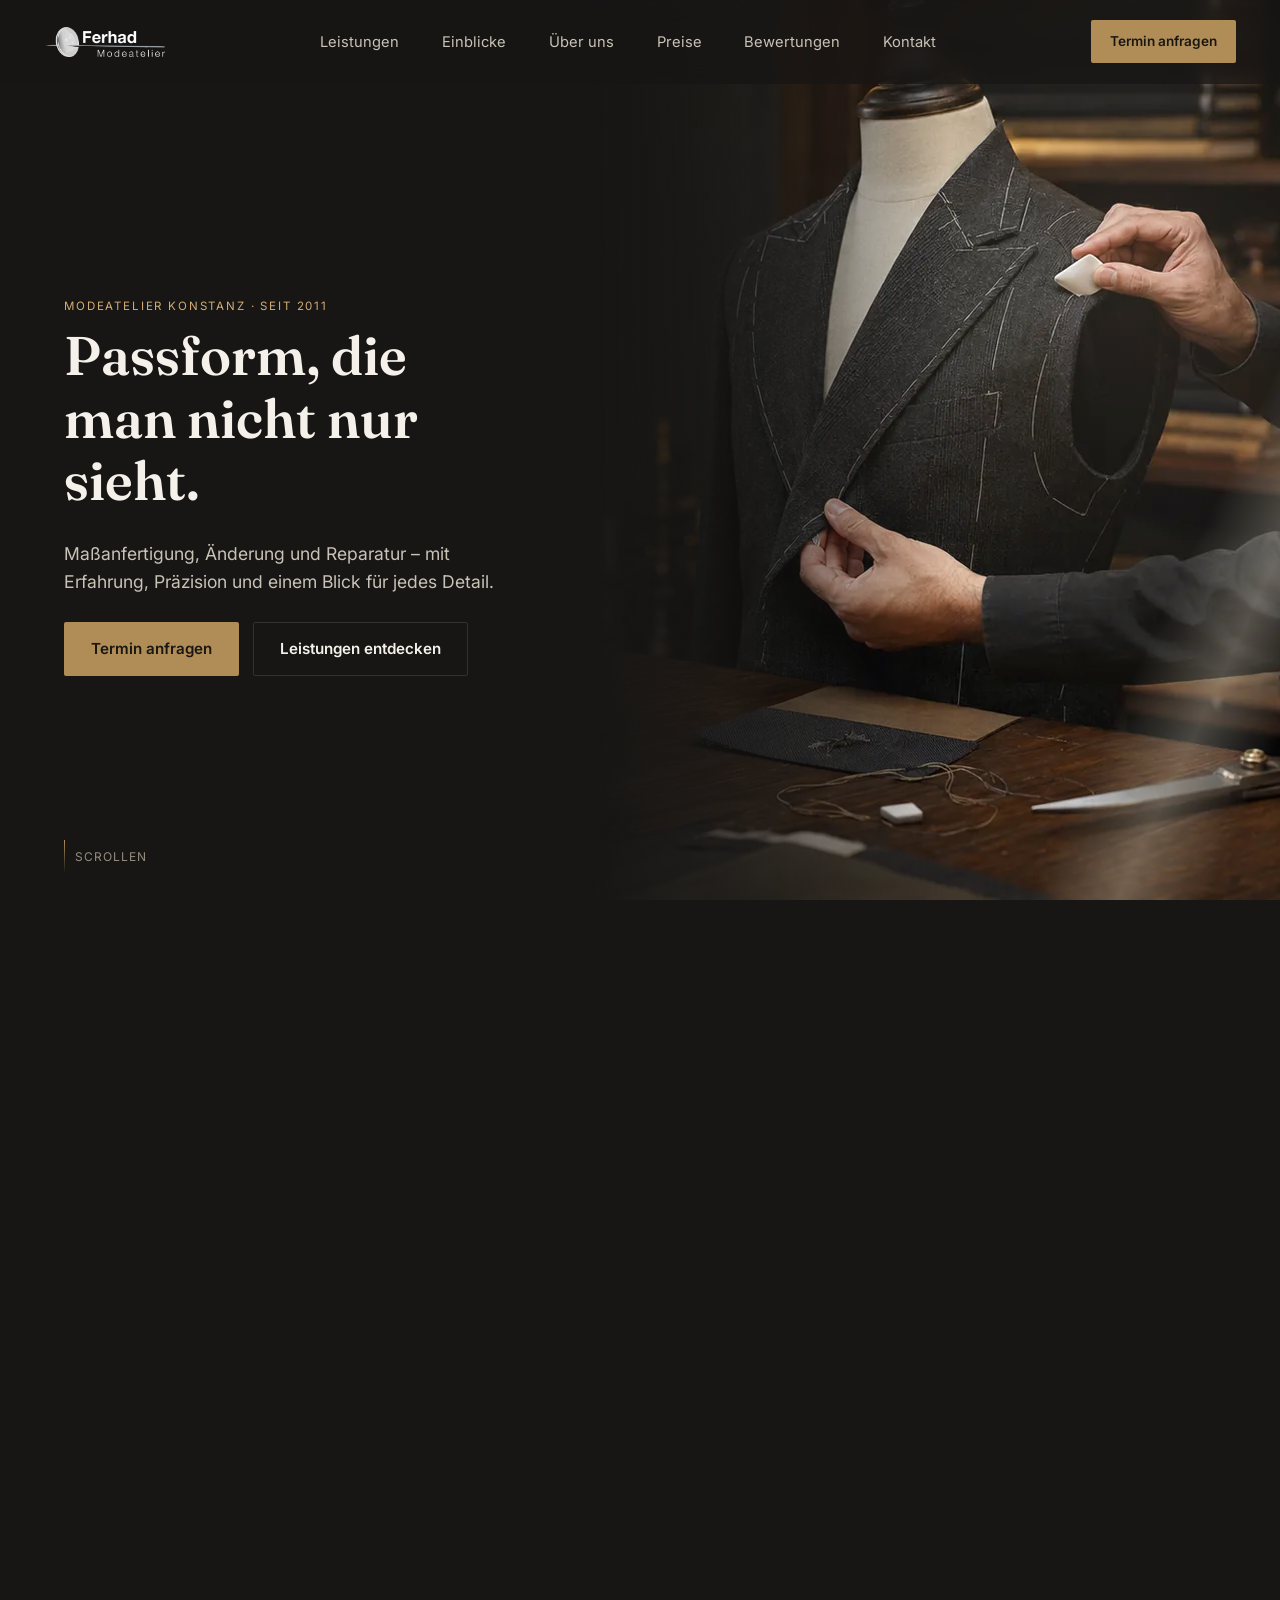
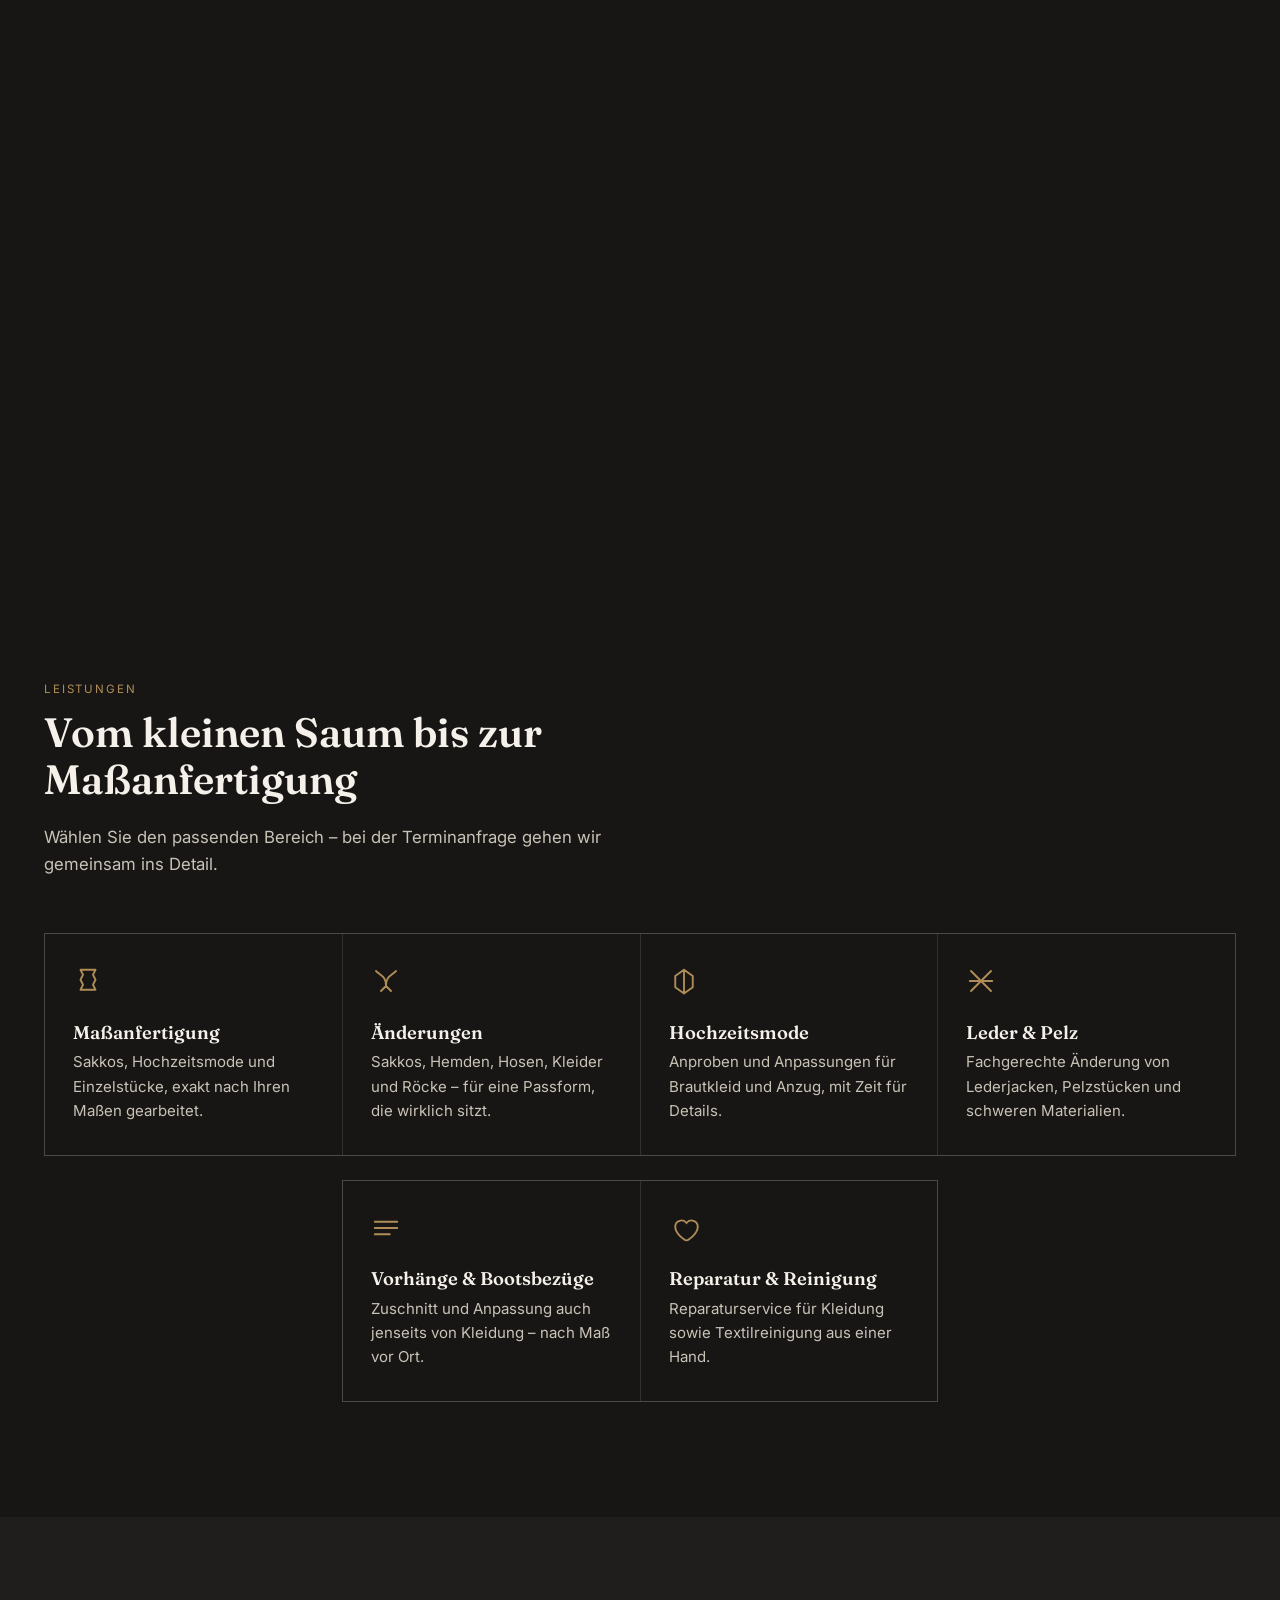
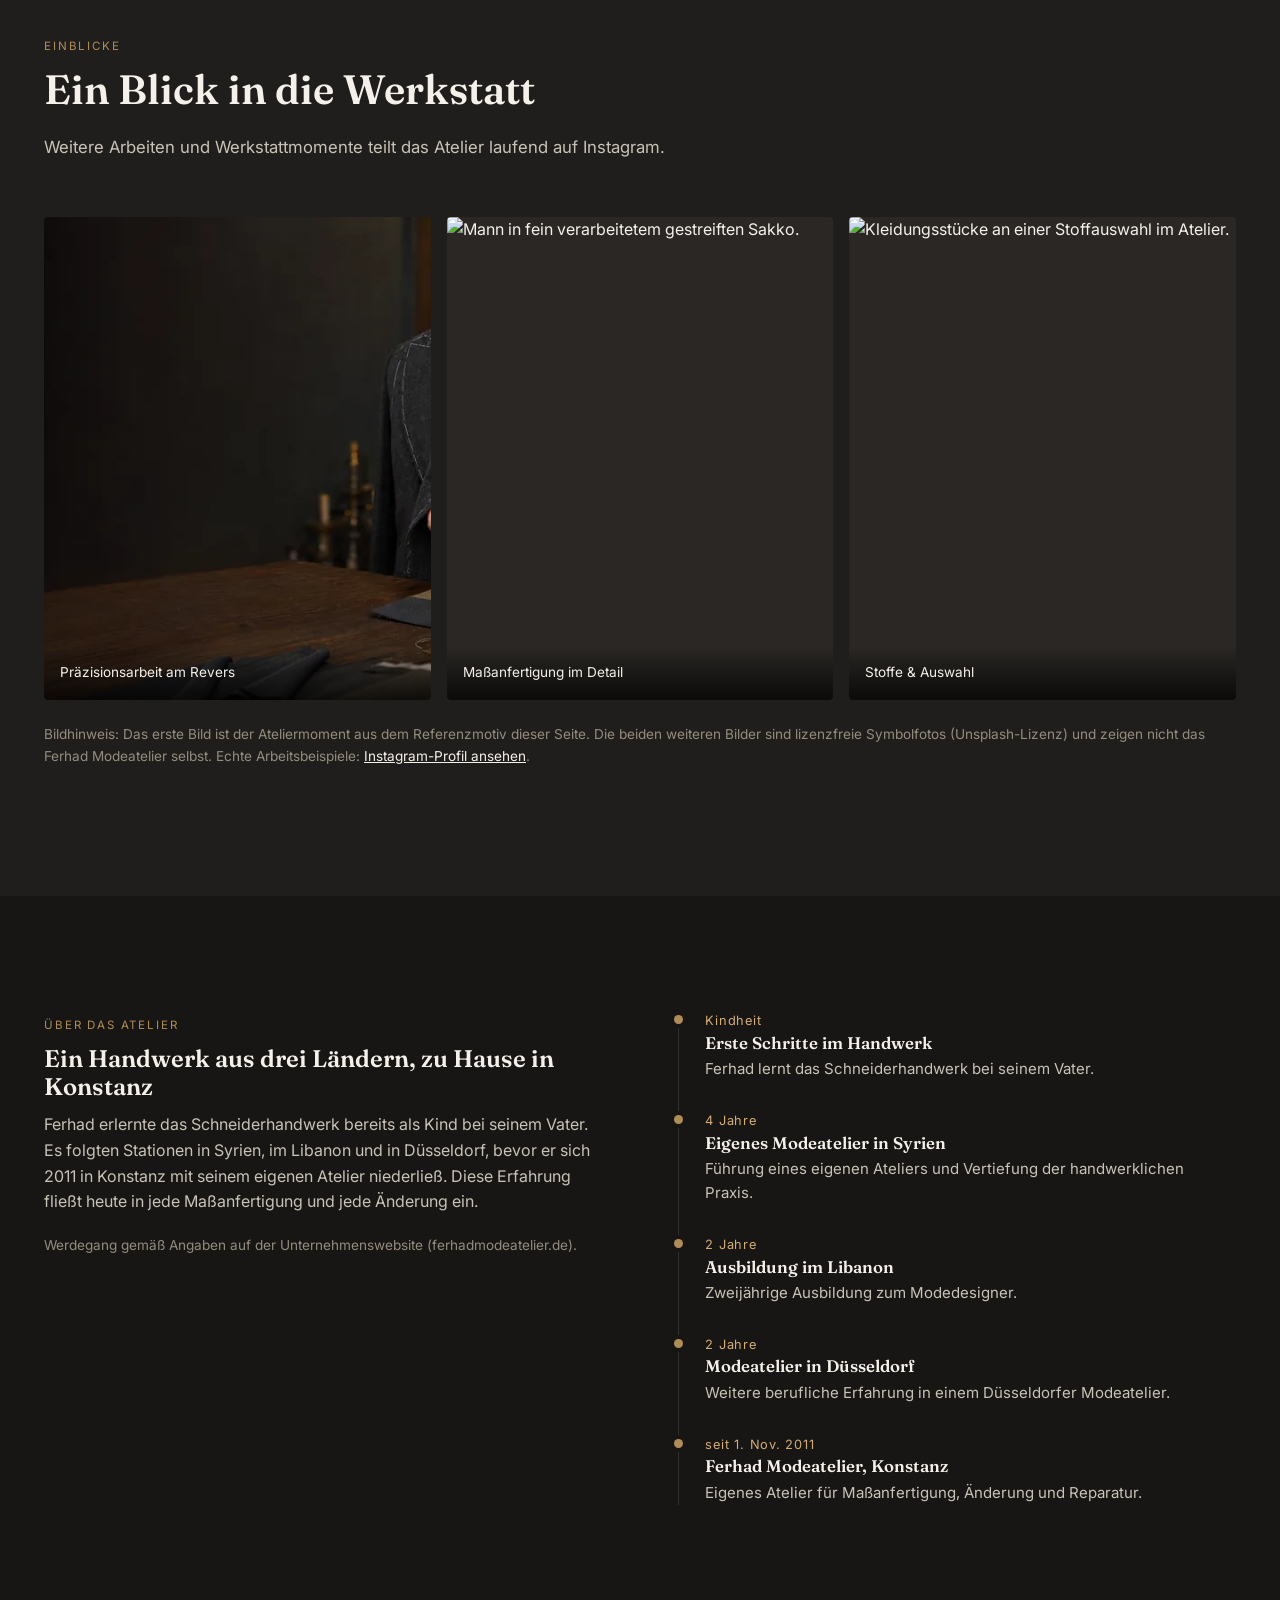
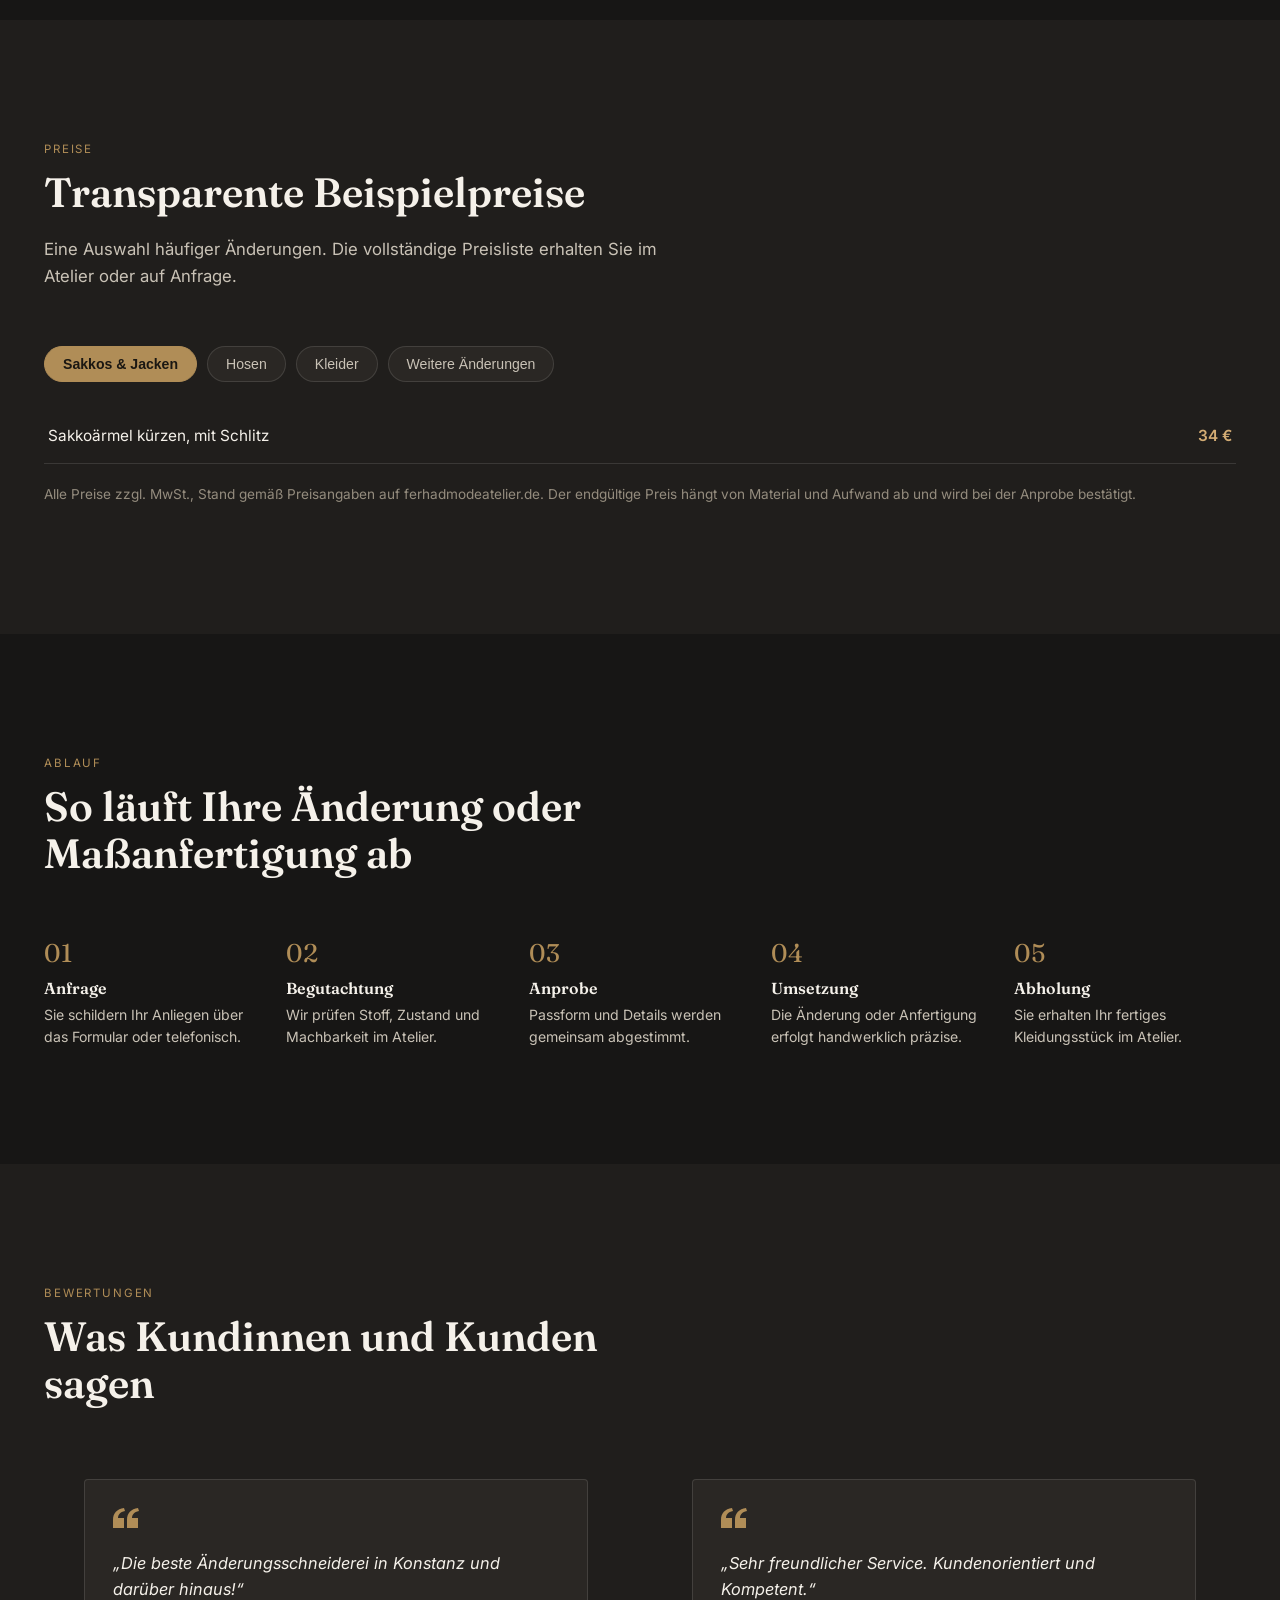
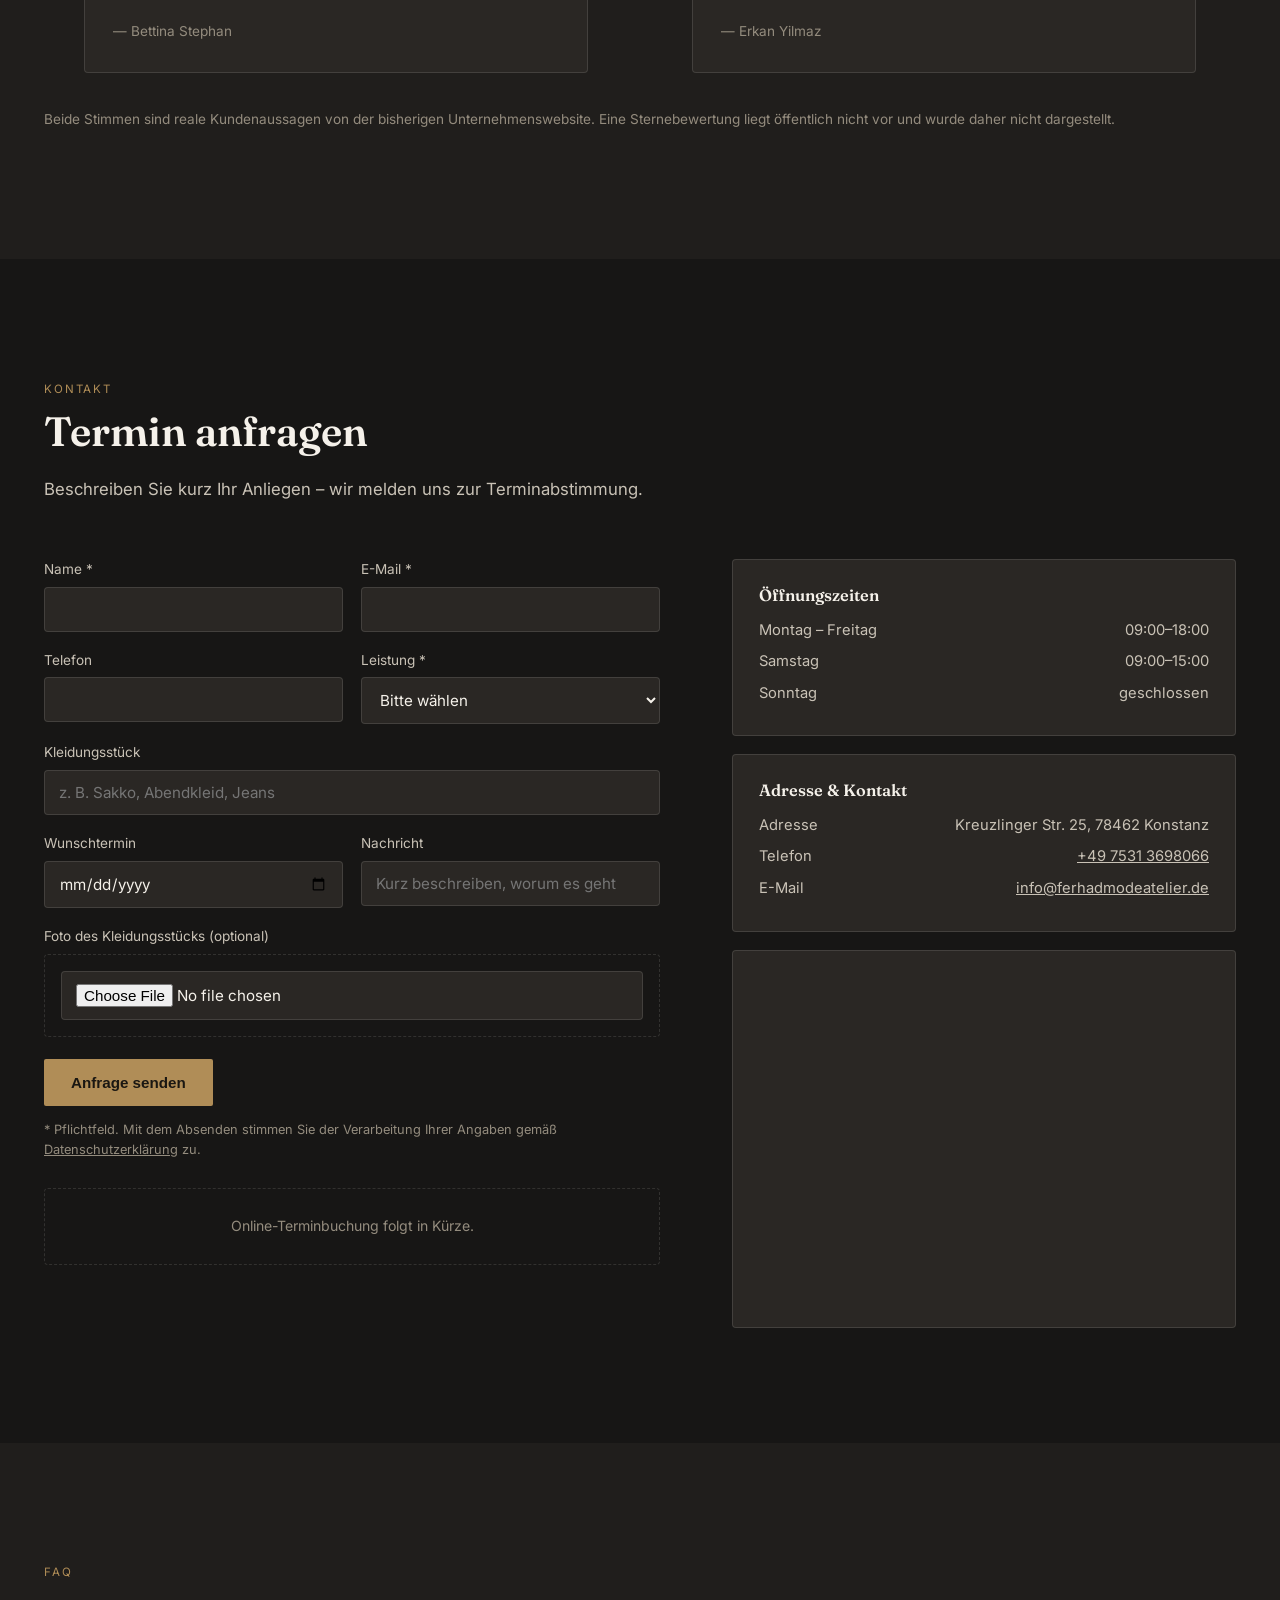
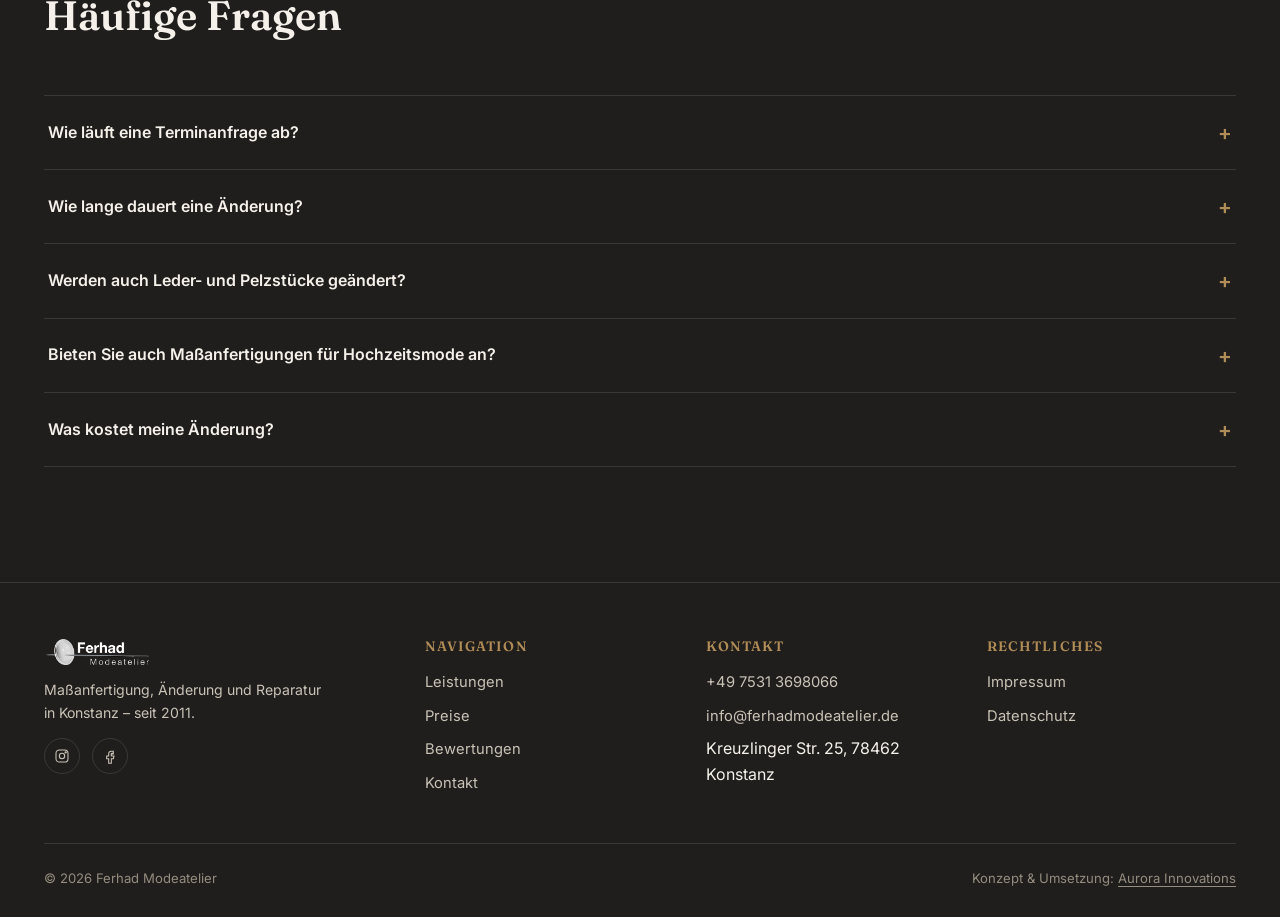
==== commit 951a96e7: "Center second services row without gray gap background Splits the Leistungen grid into two row conta" ====
--- a/index.html
+++ b/index.html
@@ -136,56 +136,61 @@
         <h2>Vom kleinen Saum bis zur Maßanfertigung</h2>
         <p>Wählen Sie den passenden Bereich – bei der Terminanfrage gehen wir gemeinsam ins Detail.</p>
       </div>
-      <div class="services-grid">
-
-        <article class="service-card">
-          <div class="icon" aria-hidden="true">
-            <svg width="30" height="30" viewBox="0 0 24 24" fill="none" stroke="currentColor" stroke-width="1.5"><path d="M6 3h12l-2 4 2 4-2 4 2 4H6l2-4-2-4 2-4-2-4Z" stroke-linejoin="round"/></svg>
-          </div>
-          <h3>Maßanfertigung</h3>
-          <p>Sakkos, Hochzeitsmode und Einzelstücke, exakt nach Ihren Maßen gearbeitet.</p>
-        </article>
-
-        <article class="service-card">
-          <div class="icon" aria-hidden="true">
-            <svg width="30" height="30" viewBox="0 0 24 24" fill="none" stroke="currentColor" stroke-width="1.5"><path d="M4 4c4 4 8 4 8 12 0-8 4-8 8-12M8 20l4-4 4 4" stroke-linecap="round" stroke-linejoin="round"/></svg>
-          </div>
-          <h3>Änderungen</h3>
-          <p>Sakkos, Hemden, Hosen, Kleider und Röcke – für eine Passform, die wirklich sitzt.</p>
-        </article>
-
-        <article class="service-card">
-          <div class="icon" aria-hidden="true">
-            <svg width="30" height="30" viewBox="0 0 24 24" fill="none" stroke="currentColor" stroke-width="1.5"><path d="M12 3v18M5 8l7-5 7 5M5 8v9l7 5 7-5V8" stroke-linecap="round" stroke-linejoin="round"/></svg>
-          </div>
-          <h3>Hochzeitsmode</h3>
-          <p>Anproben und Anpassungen für Brautkleid und Anzug, mit Zeit für Details.</p>
-        </article>
-
-        <article class="service-card">
-          <div class="icon" aria-hidden="true">
-            <svg width="30" height="30" viewBox="0 0 24 24" fill="none" stroke="currentColor" stroke-width="1.5"><path d="M4 4l16 16M20 4 4 20M3 12h18" stroke-linecap="round"/></svg>
-          </div>
-          <h3>Leder &amp; Pelz</h3>
-          <p>Fachgerechte Änderung von Lederjacken, Pelzstücken und schweren Materialien.</p>
-        </article>
-
-        <article class="service-card">
-          <div class="icon" aria-hidden="true">
-            <svg width="30" height="30" viewBox="0 0 24 24" fill="none" stroke="currentColor" stroke-width="1.5"><path d="M3 7h18M3 12h18M3 17h12" stroke-linecap="round"/></svg>
-          </div>
-          <h3>Vorhänge &amp; Bootsbezüge</h3>
-          <p>Zuschnitt und Anpassung auch jenseits von Kleidung – nach Maß vor Ort.</p>
-        </article>
-
-        <article class="service-card">
-          <div class="icon" aria-hidden="true">
-            <svg width="30" height="30" viewBox="0 0 24 24" fill="none" stroke="currentColor" stroke-width="1.5"><path d="M12 21s-7-4.5-7-10a5 5 0 0 1 9-3 5 5 0 0 1 9 3c0 5.5-7 10-7 10a3 3 0 0 1-4 0Z"/></svg>
-          </div>
-          <h3>Reparatur &amp; Reinigung</h3>
-          <p>Reparaturservice für Kleidung sowie Textilreinigung aus einer Hand.</p>
-        </article>
-
+      <div class="services-rows">
+        <div class="services-row services-row--4">
+
+          <article class="service-card">
+            <div class="icon" aria-hidden="true">
+              <svg width="30" height="30" viewBox="0 0 24 24" fill="none" stroke="currentColor" stroke-width="1.5"><path d="M6 3h12l-2 4 2 4-2 4 2 4H6l2-4-2-4 2-4-2-4Z" stroke-linejoin="round"/></svg>
+            </div>
+            <h3>Maßanfertigung</h3>
+            <p>Sakkos, Hochzeitsmode und Einzelstücke, exakt nach Ihren Maßen gearbeitet.</p>
+          </article>
+
+          <article class="service-card">
+            <div class="icon" aria-hidden="true">
+              <svg width="30" height="30" viewBox="0 0 24 24" fill="none" stroke="currentColor" stroke-width="1.5"><path d="M4 4c4 4 8 4 8 12 0-8 4-8 8-12M8 20l4-4 4 4" stroke-linecap="round" stroke-linejoin="round"/></svg>
+            </div>
+            <h3>Änderungen</h3>
+            <p>Sakkos, Hemden, Hosen, Kleider und Röcke – für eine Passform, die wirklich sitzt.</p>
+          </article>
+
+          <article class="service-card">
+            <div class="icon" aria-hidden="true">
+              <svg width="30" height="30" viewBox="0 0 24 24" fill="none" stroke="currentColor" stroke-width="1.5"><path d="M12 3v18M5 8l7-5 7 5M5 8v9l7 5 7-5V8" stroke-linecap="round" stroke-linejoin="round"/></svg>
+            </div>
+            <h3>Hochzeitsmode</h3>
+            <p>Anproben und Anpassungen für Brautkleid und Anzug, mit Zeit für Details.</p>
+          </article>
+
+          <article class="service-card">
+            <div class="icon" aria-hidden="true">
+              <svg width="30" height="30" viewBox="0 0 24 24" fill="none" stroke="currentColor" stroke-width="1.5"><path d="M4 4l16 16M20 4 4 20M3 12h18" stroke-linecap="round"/></svg>
+            </div>
+            <h3>Leder &amp; Pelz</h3>
+            <p>Fachgerechte Änderung von Lederjacken, Pelzstücken und schweren Materialien.</p>
+          </article>
+
+        </div>
+        <div class="services-row services-row--2">
+
+          <article class="service-card">
+            <div class="icon" aria-hidden="true">
+              <svg width="30" height="30" viewBox="0 0 24 24" fill="none" stroke="currentColor" stroke-width="1.5"><path d="M3 7h18M3 12h18M3 17h12" stroke-linecap="round"/></svg>
+            </div>
+            <h3>Vorhänge &amp; Bootsbezüge</h3>
+            <p>Zuschnitt und Anpassung auch jenseits von Kleidung – nach Maß vor Ort.</p>
+          </article>
+
+          <article class="service-card">
+            <div class="icon" aria-hidden="true">
+              <svg width="30" height="30" viewBox="0 0 24 24" fill="none" stroke="currentColor" stroke-width="1.5"><path d="M12 21s-7-4.5-7-10a5 5 0 0 1 9-3 5 5 0 0 1 9 3c0 5.5-7 10-7 10a3 3 0 0 1-4 0Z"/></svg>
+            </div>
+            <h3>Reparatur &amp; Reinigung</h3>
+            <p>Reparaturservice für Kleidung sowie Textilreinigung aus einer Hand.</p>
+          </article>
+
+        </div>
       </div>
     </div>
   </section>
--- a/assets/css/style.css
+++ b/assets/css/style.css
@@ -379,12 +379,31 @@
 /* ==========================================================================
    Leistungsnavigator
    ========================================================================== */
-.services-grid {
+.services-rows {
+  display: flex;
+  flex-direction: column;
+  gap: 24px;
+}
+.services-row {
   display: grid;
-  grid-template-columns: repeat(auto-fit, minmax(240px, 1fr));
   gap: 1px;
   background: var(--color-border);
   border: 1px solid var(--color-border);
+}
+.services-row--4 { grid-template-columns: repeat(4, 1fr); }
+.services-row--2 {
+  grid-template-columns: repeat(2, 1fr);
+  /* Box selbst nur so breit wie 2 Karten + 1 Gap (nicht 4 Spalten breit),
+     dadurch kein Hintergrund in den "leeren" Aussparungen der 4er-Reihe. */
+  width: calc(50% - 0.5px);
+  margin-inline: auto;
+}
+@media (max-width: 900px) {
+  .services-row--4 { grid-template-columns: repeat(2, 1fr); }
+  .services-row--2 { grid-template-columns: repeat(2, 1fr); width: 100%; }
+}
+@media (max-width: 560px) {
+  .services-row--4, .services-row--2 { grid-template-columns: 1fr; width: 100%; }
 }
 .service-card {
   background: var(--color-bg);
